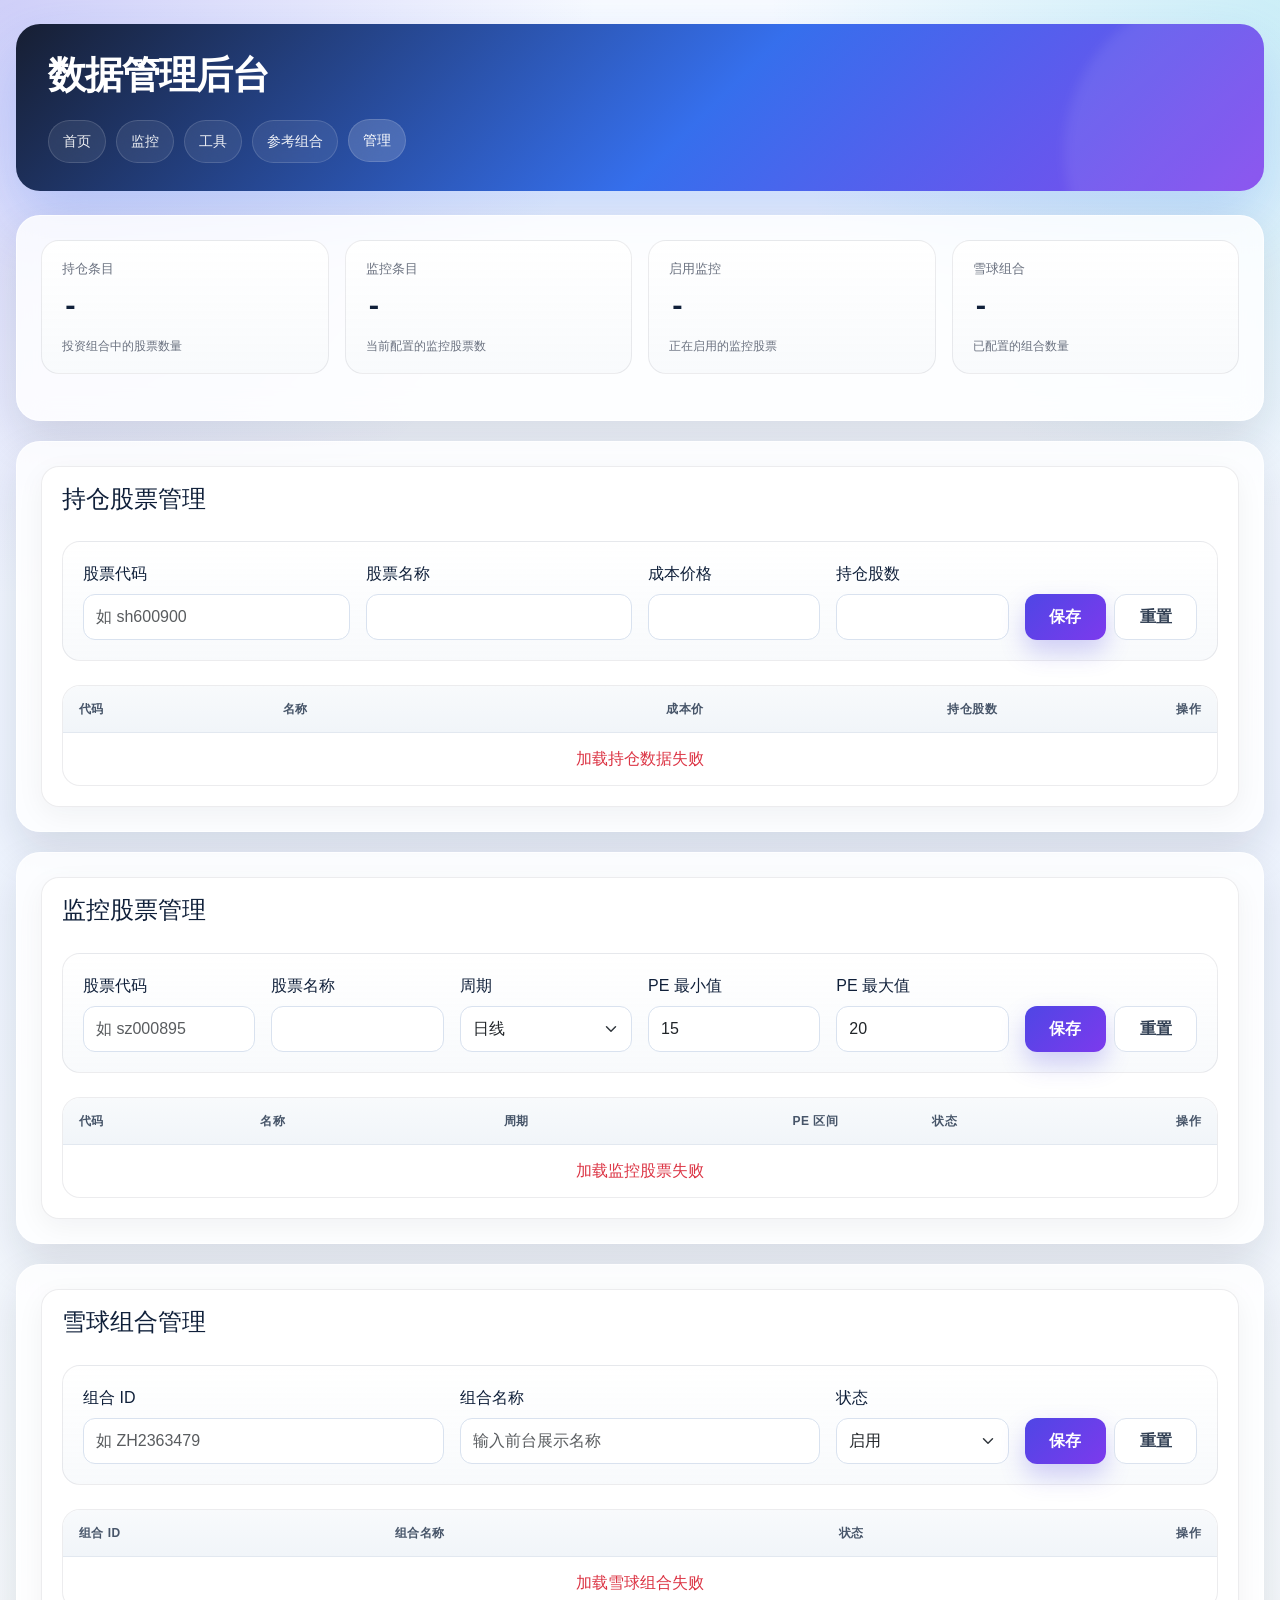
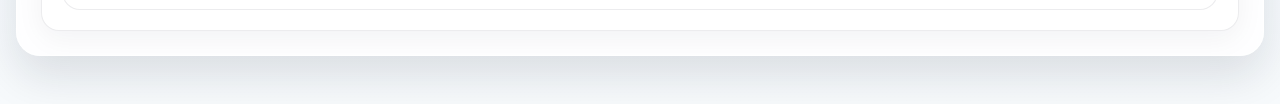
==== templates/admin.html @ 9feeacd7 "feat: 重构页面内容" ====
﻿<!DOCTYPE html>
<html lang="zh-CN">
<head>
    <meta charset="UTF-8">
    <meta name="viewport" content="width=device-width, initial-scale=1.0">
    <title>数据管理 · Tidewatch</title>
    <link href="https://cdn.bootcdn.net/ajax/libs/twitter-bootstrap/5.3.1/css/bootstrap.min.css" rel="stylesheet">
    <link href="/static/styles.css" rel="stylesheet">
</head>
<body>
<div class="app-shell">
    <section class="hero">
        <div class="hero-head">
            <div class="hero-title"><h1>数据管理后台</h1></div>
        </div>
        <div class="nav-pills-bar">
            <a class="nav-chip" href="/">首页</a>
            <a class="nav-chip" href="/monitor">监控</a>
            <a class="nav-chip" href="/tools">工具</a>
            <a class="nav-chip" href="/xueqiu">参考组合</a>
            <a class="nav-chip is-active" href="/admin">管理</a>
        </div>
    </section>

    <section class="surface section">
        <div class="metrics-grid">
            <div class="metric-card"><div class="metric-label">持仓条目</div><div class="metric-value mono" id="metric-stocks">-</div><div class="metric-sub">投资组合中的股票数量</div></div>
            <div class="metric-card"><div class="metric-label">监控条目</div><div class="metric-value mono" id="metric-monitors">-</div><div class="metric-sub">当前配置的监控股票数</div></div>
            <div class="metric-card"><div class="metric-label">启用监控</div><div class="metric-value mono" id="metric-enabled-monitors">-</div><div class="metric-sub">正在启用的监控股票</div></div>
            <div class="metric-card"><div class="metric-label">雪球组合</div><div class="metric-value mono" id="metric-cubes">-</div><div class="metric-sub">已配置的组合数量</div></div>
        </div>
    </section>

    <section class="surface section">
        <div class="panel-card">
            <div class="panel-card-header"><div><h4 id="form-title">持仓股票管理</h4></div></div>
            <div class="panel-card-body">
                <form id="stock-form" class="form-panel">
                    <div class="row g-3 align-items-end">
                        <div class="col-lg-3"><label for="code" class="form-label">股票代码</label><input type="text" class="form-control" id="code" placeholder="如 sh600900" required></div>
                        <div class="col-lg-3"><label for="name" class="form-label">股票名称</label><input type="text" class="form-control" id="name" required></div>
                        <div class="col-lg-2"><label for="cost_price" class="form-label">成本价格</label><input type="number" class="form-control" id="cost_price" step="0.01" required></div>
                        <div class="col-lg-2"><label for="shares" class="form-label">持仓股数</label><input type="number" class="form-control" id="shares" required></div>
                        <div class="col-lg-2 d-flex gap-2"><button type="submit" class="btn btn-primary w-100">保存</button><button type="button" class="btn btn-outline-secondary w-100" onclick="resetForm()">重置</button></div>
                    </div>
                </form>
                <div class="table-wrap mt-4">
                    <table class="table-modern">
                        <thead><tr><th>代码</th><th>名称</th><th class="text-end">成本价</th><th class="text-end">持仓股数</th><th class="text-end">操作</th></tr></thead>
                        <tbody id="stocks-table-body"><tr><td colspan="5" class="empty-state">正在加载数据...</td></tr></tbody>
                    </table>
                </div>
            </div>
        </div>
    </section>

    <section class="surface section">
        <div class="panel-card">
            <div class="panel-card-header"><div><h4>监控股票管理</h4></div></div>
            <div class="panel-card-body">
                <form id="monitor-form" class="form-panel">
                    <div class="row g-3 align-items-end">
                        <div class="col-lg-2"><label for="monitor-code" class="form-label">股票代码</label><input type="text" class="form-control" id="monitor-code" placeholder="如 sz000895" required></div>
                        <div class="col-lg-2"><label for="monitor-name" class="form-label">股票名称</label><input type="text" class="form-control" id="monitor-name" required></div>
                        <div class="col-lg-2"><label for="monitor-timeframe" class="form-label">周期</label><select class="form-select" id="monitor-timeframe" required><option value="1d">日线</option><option value="2d">2日线</option><option value="3d">3日线</option></select></div>
                        <div class="col-lg-2"><label for="monitor-reasonable-pe-min" class="form-label">PE 最小值</label><input type="number" class="form-control" id="monitor-reasonable-pe-min" step="0.1" value="15" required></div>
                        <div class="col-lg-2"><label for="monitor-reasonable-pe-max" class="form-label">PE 最大值</label><input type="number" class="form-control" id="monitor-reasonable-pe-max" step="0.1" value="20" required></div>
                        <div class="col-lg-2 d-flex gap-2"><button type="submit" class="btn btn-primary w-100">保存</button><button type="button" class="btn btn-outline-secondary w-100" onclick="resetMonitorForm()">重置</button></div>
                    </div>
                </form>
                <div class="table-wrap mt-4">
                    <table class="table-modern">
                        <thead><tr><th>代码</th><th>名称</th><th class="text-center">周期</th><th class="text-end">PE 区间</th><th class="text-center">状态</th><th class="text-end">操作</th></tr></thead>
                        <tbody id="monitor-table-body"><tr><td colspan="6" class="empty-state">正在加载数据...</td></tr></tbody>
                    </table>
                </div>
            </div>
        </div>
    </section>

    <section class="surface section">
        <div class="panel-card">
            <div class="panel-card-header"><div><h4>雪球组合管理</h4></div></div>
            <div class="panel-card-body">
                <form id="xueqiu-form" class="form-panel">
                    <div class="row g-3 align-items-end">
                        <div class="col-lg-4"><label for="xueqiu-symbol" class="form-label">组合 ID</label><input type="text" class="form-control" id="xueqiu-symbol" placeholder="如 ZH2363479" required></div>
                        <div class="col-lg-4"><label for="xueqiu-name" class="form-label">组合名称</label><input type="text" class="form-control" id="xueqiu-name" placeholder="输入前台展示名称" required></div>
                        <div class="col-lg-2"><label for="xueqiu-enabled" class="form-label">状态</label><select class="form-select" id="xueqiu-enabled"><option value="true">启用</option><option value="false">禁用</option></select></div>
                        <div class="col-lg-2 d-flex gap-2"><button type="submit" class="btn btn-primary w-100">保存</button><button type="button" class="btn btn-outline-secondary w-100" onclick="resetXueqiuForm()">重置</button></div>
                    </div>
                </form>
                <div class="table-wrap mt-4">
                    <table class="table-modern">
                        <thead><tr><th>组合 ID</th><th>组合名称</th><th class="text-center">状态</th><th class="text-end">操作</th></tr></thead>
                        <tbody id="xueqiu-table-body"><tr><td colspan="4" class="empty-state">正在加载数据...</td></tr></tbody>
                    </table>
                </div>
            </div>
        </div>
    </section>
</div>

<script>
let editingStock = null;
let editingMonitorStock = null;
let editingXueqiuCube = null;

function formatMoney(num) {
    if (num === undefined || num === null) return '-';
    return num.toLocaleString('zh-CN', { minimumFractionDigits: 2, maximumFractionDigits: 2 });
}
function softBadge(text, tone) { return `<span class="badge-soft ${tone}">${text}</span>`; }
function updateMetrics({ stocks = 0, monitors = 0, enabledMonitors = 0, cubes = 0 }) {
    document.getElementById('metric-stocks').textContent = stocks;
    document.getElementById('metric-monitors').textContent = monitors;
    document.getElementById('metric-enabled-monitors').textContent = enabledMonitors;
    document.getElementById('metric-cubes').textContent = cubes;
}

async function loadStocks() {
    try {
        const response = await fetch('/api/admin/stocks');
        const result = await response.json();
        const tbody = document.getElementById('stocks-table-body');
        tbody.innerHTML = '';
        const items = result.data || [];
        if (!items.length) {
            tbody.innerHTML = '<tr><td colspan="5" class="empty-state">暂无持仓股票数据</td></tr>';
        } else {
            items.forEach(stock => {
                const tr = document.createElement('tr');
                tr.innerHTML = `
                    <td class="mono">${stock.code}</td>
                    <td><strong>${stock.name}</strong></td>
                    <td class="text-end mono">${formatMoney(stock.cost_price)}</td>
                    <td class="text-end mono">${stock.shares.toLocaleString()}</td>
                    <td class="text-end">
                        <button class="btn btn-sm btn-outline-primary me-2" onclick="editStock(${JSON.stringify(stock).replace(/"/g, '&quot;')})">编辑</button>
                        <button class="btn btn-sm btn-outline-danger" onclick="deleteStock('${stock.code}')">删除</button>
                    </td>`;
                tbody.appendChild(tr);
            });
        }
        const current = Number(document.getElementById('metric-monitors').textContent) || 0;
        const enabled = Number(document.getElementById('metric-enabled-monitors').textContent) || 0;
        const cubes = Number(document.getElementById('metric-cubes').textContent) || 0;
        updateMetrics({ stocks: items.length, monitors: current, enabledMonitors: enabled, cubes });
    } catch (error) {
        document.getElementById('stocks-table-body').innerHTML = '<tr><td colspan="5" class="empty-state text-danger">加载持仓数据失败</td></tr>';
        showToast('加载持仓数据失败', 'error');
    }
}

async function saveStock(event) {
    event.preventDefault();
    const code = document.getElementById('code').value.trim();
    const name = document.getElementById('name').value.trim();
    const costPrice = document.getElementById('cost_price').value;
    const shares = document.getElementById('shares').value;
    if (!code || !name || !costPrice || !shares) return showToast('请填写所有字段', 'info');
    const stockData = { code, name, cost_price: parseFloat(costPrice), shares: parseInt(shares) };
    const url = editingStock ? `/api/admin/stocks/${editingStock.code}` : '/api/admin/stocks';
    const method = editingStock ? 'PUT' : 'POST';
    try {
        const response = await fetch(url, { method, headers: { 'Content-Type': 'application/json' }, body: JSON.stringify(stockData) });
        const result = await response.json();
        if (result.status === 'success') { showToast(result.message, 'success'); resetForm(); loadStocks(); } else showToast(result.message || '操作失败', 'error');
    } catch (error) { showToast('保存失败，请检查网络连接', 'error'); }
}
function editStock(stock) {
    editingStock = stock;
    document.getElementById('form-title').textContent = '编辑持仓股票';
    document.getElementById('code').value = stock.code;
    document.getElementById('name').value = stock.name;
    document.getElementById('cost_price').value = stock.cost_price;
    document.getElementById('shares').value = stock.shares;
    document.getElementById('code').disabled = true;
}
async function deleteStock(code) {
    if (!confirm(`确定删除股票 ${code} 吗？`)) return;
    try {
        const response = await fetch(`/api/admin/stocks/${code}`, { method: 'DELETE' });
        const result = await response.json();
        if (result.status === 'success') { showToast(result.message, 'success'); loadStocks(); } else showToast(result.message || '删除失败', 'error');
    } catch (error) { showToast('删除失败，请检查网络连接', 'error'); }
}
function resetForm() {
    document.getElementById('stock-form').reset();
    document.getElementById('form-title').textContent = '持仓股票管理';
    document.getElementById('code').disabled = false;
    editingStock = null;
}

async function loadMonitorStocks() {
    try {
        const response = await fetch('/api/admin/monitor-stocks');
        const result = await response.json();
        const tbody = document.getElementById('monitor-table-body');
        tbody.innerHTML = '';
        const items = result.data || [];
        const timeframeMap = { '1d': '日线', '2d': '2日线', '3d': '3日线' };
        if (!items.length) {
            tbody.innerHTML = '<tr><td colspan="6" class="empty-state">暂无监控股票数据</td></tr>';
        } else {
            items.forEach(stock => {
                const tr = document.createElement('tr');
                const statusBadge = stock.enabled ? softBadge('启用', 'badge-success-soft') : softBadge('禁用', 'badge-gray-soft');
                tr.innerHTML = `
                    <td class="mono">${stock.code}</td>
                    <td><strong>${stock.name}</strong></td>
                    <td class="text-center">${softBadge(timeframeMap[stock.timeframe] || stock.timeframe, 'badge-primary-soft')}</td>
                    <td class="text-end mono">${stock.reasonable_pe_min || 15} - ${stock.reasonable_pe_max || 20}</td>
                    <td class="text-center">${statusBadge}</td>
                    <td class="text-end">
                        <button class="btn btn-sm btn-outline-primary me-2" onclick="editMonitorStock(${JSON.stringify(stock).replace(/"/g, '&quot;')})">编辑</button>
                        <button class="btn btn-sm btn-outline-${stock.enabled ? 'warning' : 'success'} me-2" onclick="toggleMonitorStock('${stock.code}', ${!stock.enabled})">${stock.enabled ? '禁用' : '启用'}</button>
                        <button class="btn btn-sm btn-outline-danger" onclick="deleteMonitorStock('${stock.code}')">删除</button>
                    </td>`;
                tbody.appendChild(tr);
            });
        }
        const stocks = Number(document.getElementById('metric-stocks').textContent) || 0;
        const cubes = Number(document.getElementById('metric-cubes').textContent) || 0;
        updateMetrics({ stocks, monitors: items.length, enabledMonitors: items.filter(item => item.enabled).length, cubes });
    } catch (error) {
        document.getElementById('monitor-table-body').innerHTML = '<tr><td colspan="6" class="empty-state text-danger">加载监控股票失败</td></tr>';
        showToast('加载监控股票失败', 'error');
    }
}
async function saveMonitorStock(event) {
    event.preventDefault();
    const code = document.getElementById('monitor-code').value.trim();
    const name = document.getElementById('monitor-name').value.trim();
    const timeframe = document.getElementById('monitor-timeframe').value;
    const reasonablePeMin = document.getElementById('monitor-reasonable-pe-min').value;
    const reasonablePeMax = document.getElementById('monitor-reasonable-pe-max').value;
    if (!code || !name || !timeframe || !reasonablePeMin || !reasonablePeMax) return showToast('请填写所有字段', 'info');
    if (parseFloat(reasonablePeMin) >= parseFloat(reasonablePeMax)) return showToast('PE 最小值必须小于最大值', 'info');
    const stockData = { code, name, timeframe, reasonable_pe_min: parseFloat(reasonablePeMin), reasonable_pe_max: parseFloat(reasonablePeMax) };
    const url = editingMonitorStock ? `/api/admin/monitor-stocks/${editingMonitorStock.code}` : '/api/admin/monitor-stocks';
    const method = editingMonitorStock ? 'PUT' : 'POST';
    try {
        const response = await fetch(url, { method, headers: { 'Content-Type': 'application/json' }, body: JSON.stringify(stockData) });
        const result = await response.json();
        if (result.status === 'success') { showToast(result.message, 'success'); resetMonitorForm(); loadMonitorStocks(); } else showToast(result.message || '操作失败', 'error');
    } catch (error) { showToast('保存失败，请检查网络连接', 'error'); }
}
function editMonitorStock(stock) {
    editingMonitorStock = stock;
    document.getElementById('monitor-code').value = stock.code;
    document.getElementById('monitor-name').value = stock.name;
    document.getElementById('monitor-timeframe').value = stock.timeframe;
    document.getElementById('monitor-reasonable-pe-min').value = stock.reasonable_pe_min || 15;
    document.getElementById('monitor-reasonable-pe-max').value = stock.reasonable_pe_max || 20;
    document.getElementById('monitor-code').disabled = true;
}
async function deleteMonitorStock(code) {
    if (!confirm(`确定删除监控股票 ${code} 吗？`)) return;
    try {
        const response = await fetch(`/api/admin/monitor-stocks/${code}`, { method: 'DELETE' });
        const result = await response.json();
        if (result.status === 'success') { showToast(result.message, 'success'); loadMonitorStocks(); } else showToast(result.message || '删除失败', 'error');
    } catch (error) { showToast('删除失败，请检查网络连接', 'error'); }
}
async function toggleMonitorStock(code, enabled) {
    try {
        const response = await fetch(`/api/admin/monitor-stocks/${code}/toggle`, { method: 'POST', headers: { 'Content-Type': 'application/json' }, body: JSON.stringify({ enabled }) });
        const result = await response.json();
        if (result.status === 'success') { showToast(result.message, 'success'); loadMonitorStocks(); } else showToast(result.message || '操作失败', 'error');
    } catch (error) { showToast('操作失败，请检查网络连接', 'error'); }
}
function resetMonitorForm() {
    document.getElementById('monitor-form').reset();
    document.getElementById('monitor-code').disabled = false;
    editingMonitorStock = null;
}

async function loadXueqiuCubes() {
    try {
        const response = await fetch('/api/admin/xueqiu-cubes');
        const result = await response.json();
        const tbody = document.getElementById('xueqiu-table-body');
        tbody.innerHTML = '';
        const items = result.data || [];
        if (!items.length) {
            tbody.innerHTML = '<tr><td colspan="4" class="empty-state">暂无雪球组合数据</td></tr>';
        } else {
            items.forEach(cube => {
                const tr = document.createElement('tr');
                const statusBadge = cube.enabled ? softBadge('启用', 'badge-success-soft') : softBadge('禁用', 'badge-gray-soft');
                tr.innerHTML = `
                    <td class="mono">${cube.cube_symbol}</td>
                    <td><strong>${cube.cube_name}</strong></td>
                    <td class="text-center">${statusBadge}</td>
                    <td class="text-end">
                        <button class="btn btn-sm btn-outline-primary me-2" onclick="editXueqiuCube(${JSON.stringify(cube).replace(/"/g, '&quot;')})">编辑</button>
                        <button class="btn btn-sm btn-outline-${cube.enabled ? 'warning' : 'success'} me-2" onclick="toggleXueqiuCube('${cube.cube_symbol}', ${!cube.enabled})">${cube.enabled ? '禁用' : '启用'}</button>
                        <button class="btn btn-sm btn-outline-danger" onclick="deleteXueqiuCube('${cube.cube_symbol}')">删除</button>
                    </td>`;
                tbody.appendChild(tr);
            });
        }
        const stocks = Number(document.getElementById('metric-stocks').textContent) || 0;
        const monitors = Number(document.getElementById('metric-monitors').textContent) || 0;
        const enabledMonitors = Number(document.getElementById('metric-enabled-monitors').textContent) || 0;
        updateMetrics({ stocks, monitors, enabledMonitors, cubes: items.length });
    } catch (error) {
        document.getElementById('xueqiu-table-body').innerHTML = '<tr><td colspan="4" class="empty-state text-danger">加载雪球组合失败</td></tr>';
        showToast('加载雪球组合失败', 'error');
    }
}
async function saveXueqiuCube(event) {
    event.preventDefault();
    const cubeSymbol = document.getElementById('xueqiu-symbol').value.trim();
    const cubeName = document.getElementById('xueqiu-name').value.trim();
    const enabled = document.getElementById('xueqiu-enabled').value === 'true';
    if (!cubeSymbol || !cubeName) return showToast('请填写所有字段', 'info');
    const cubeData = { cube_symbol: cubeSymbol, cube_name: cubeName, enabled };
    const url = editingXueqiuCube ? `/api/admin/xueqiu-cubes/${editingXueqiuCube.cube_symbol}` : '/api/admin/xueqiu-cubes';
    const method = editingXueqiuCube ? 'PUT' : 'POST';
    try {
        const response = await fetch(url, { method, headers: { 'Content-Type': 'application/json' }, body: JSON.stringify(cubeData) });
        const result = await response.json();
        if (result.status === 'success') { showToast(result.message, 'success'); resetXueqiuForm(); loadXueqiuCubes(); } else showToast(result.message || '操作失败', 'error');
    } catch (error) { showToast('保存失败，请检查网络连接', 'error'); }
}
function editXueqiuCube(cube) {
    editingXueqiuCube = cube;
    document.getElementById('xueqiu-symbol').value = cube.cube_symbol;
    document.getElementById('xueqiu-name').value = cube.cube_name;
    document.getElementById('xueqiu-enabled').value = cube.enabled.toString();
    document.getElementById('xueqiu-symbol').disabled = true;
}
async function deleteXueqiuCube(cubeSymbol) {
    if (!confirm(`确定删除雪球组合 ${cubeSymbol} 吗？`)) return;
    try {
        const response = await fetch(`/api/admin/xueqiu-cubes/${cubeSymbol}`, { method: 'DELETE' });
        const result = await response.json();
        if (result.status === 'success') { showToast(result.message, 'success'); loadXueqiuCubes(); } else showToast(result.message || '删除失败', 'error');
    } catch (error) { showToast('删除失败，请检查网络连接', 'error'); }
}
async function toggleXueqiuCube(cubeSymbol, enabled) {
    try {
        const response = await fetch(`/api/admin/xueqiu-cubes/${cubeSymbol}/toggle`, { method: 'POST', headers: { 'Content-Type': 'application/json' }, body: JSON.stringify({ enabled }) });
        const result = await response.json();
        if (result.status === 'success') { showToast(result.message, 'success'); loadXueqiuCubes(); } else showToast(result.message || '操作失败', 'error');
    } catch (error) { showToast('操作失败，请检查网络连接', 'error'); }
}
function resetXueqiuForm() {
    document.getElementById('xueqiu-form').reset();
    document.getElementById('xueqiu-symbol').disabled = false;
    editingXueqiuCube = null;
}

document.addEventListener('DOMContentLoaded', function() {
    loadStocks();
    loadMonitorStocks();
    loadXueqiuCubes();
    document.getElementById('stock-form').addEventListener('submit', saveStock);
    document.getElementById('monitor-form').addEventListener('submit', saveMonitorStock);
    document.getElementById('xueqiu-form').addEventListener('submit', saveXueqiuCube);
});
</script>
<script src="/static/ui.js"></script>
</body>
</html>
---- static/styles.css ----
﻿:root {
  --bg: #0b1020;
  --bg-soft: #131a2e;
  --panel: rgba(255,255,255,.82);
  --panel-strong: #ffffff;
  --line: rgba(15,23,42,.08);
  --text: #10203a;
  --muted: #6b7280;
  --primary: #4f46e5;
  --primary-2: #7c3aed;
  --accent: #06b6d4;
  --success: #16a34a;
  --danger: #dc2626;
  --warning: #d97706;
  --shadow: 0 20px 45px rgba(15,23,42,.12);
  --radius-xl: 24px;
  --radius-lg: 18px;
  --radius-md: 14px;
}

* { box-sizing: border-box; }
body {
  min-height: 100vh;
  margin: 0;
  color: var(--text);
  background:
    radial-gradient(circle at top left, rgba(79,70,229,.24), transparent 28%),
    radial-gradient(circle at top right, rgba(6,182,212,.18), transparent 24%),
    linear-gradient(180deg, #f8fbff 0%, #eef4ff 48%, #f7fafc 100%);
  font-family: Inter, "PingFang SC", "Microsoft YaHei", sans-serif;
}

.app-shell {
  width: min(1440px, calc(100% - 32px));
  margin: 24px auto 48px;
}

.hero {
  position: relative;
  overflow: hidden;
  padding: 28px 32px;
  margin-bottom: 24px;
  border-radius: var(--radius-xl);
  background: linear-gradient(135deg, rgba(15,23,42,.96), rgba(37,99,235,.92) 55%, rgba(124,58,237,.92));
  color: #fff;
  box-shadow: 0 28px 60px rgba(37,99,235,.22);
}
.hero::after {
  content: "";
  position: absolute;
  inset: auto -120px -120px auto;
  width: 320px;
  height: 320px;
  border-radius: 999px;
  background: rgba(255,255,255,.08);
  filter: blur(6px);
}
.hero-head {
  display: flex;
  align-items: flex-start;
  justify-content: space-between;
  gap: 20px;
  flex-wrap: wrap;
}
.hero-title h1, .hero-title h2 {
  margin: 0;
  font-size: clamp(28px, 3vw, 40px);
  font-weight: 800;
  letter-spacing: -.03em;
}
.hero-title p {
  margin: 10px 0 0;
  max-width: 760px;
  color: rgba(255,255,255,.78);
  font-size: 14px;
}
.hero-actions {
  display: flex;
  align-items: center;
  gap: 12px;
  flex-wrap: wrap;
}
.last-update {
  font-size: 13px;
  color: rgba(255,255,255,.75);
}
.nav-pills-bar {
  display: flex;
  flex-wrap: wrap;
  gap: 10px;
  margin-top: 22px;
}
.nav-chip {
  display: inline-flex;
  align-items: center;
  gap: 8px;
  padding: 10px 14px;
  border-radius: 999px;
  color: rgba(255,255,255,.92);
  text-decoration: none;
  border: 1px solid rgba(255,255,255,.14);
  background: rgba(255,255,255,.08);
  backdrop-filter: blur(12px);
  transition: all .2s ease;
  font-size: 14px;
}
.nav-chip:hover, .nav-chip.is-active {
  color: #fff;
  background: rgba(255,255,255,.16);
  transform: translateY(-1px);
}

.surface {
  background: var(--panel);
  border: 1px solid rgba(255,255,255,.65);
  backdrop-filter: blur(14px);
  border-radius: var(--radius-xl);
  box-shadow: var(--shadow);
  position: relative;
  overflow: hidden;
}
.section {
  padding: 24px;
  margin-bottom: 20px;
}
.section-title {
  display: flex;
  align-items: center;
  justify-content: space-between;
  gap: 16px;
  margin-bottom: 18px;
}
.section-title h3, .section-title h4 {
  margin: 0;
  font-size: 22px;
  font-weight: 800;
}
.section-title p {
  margin: 6px 0 0;
  color: var(--muted);
  font-size: 14px;
}

.metrics-grid {
  display: grid;
  grid-template-columns: repeat(auto-fit, minmax(180px, 1fr));
  gap: 16px;
  margin-bottom: 22px;
}
.metric-card {
  padding: 18px 20px;
  border-radius: var(--radius-lg);
  background: linear-gradient(180deg, rgba(255,255,255,.88), rgba(248,250,252,.94));
  border: 1px solid var(--line);
}
.metric-label {
  color: var(--muted);
  font-size: 13px;
  margin-bottom: 8px;
}
.metric-value {
  font-size: 28px;
  font-weight: 800;
  letter-spacing: -.03em;
}
.metric-sub {
  margin-top: 8px;
  color: var(--muted);
  font-size: 12px;
}

.panel-card {
  border-radius: var(--radius-lg);
  border: 1px solid var(--line);
  background: var(--panel-strong);
  box-shadow: 0 8px 28px rgba(15,23,42,.05);
}
.panel-card + .panel-card { margin-top: 18px; }
.panel-card-header {
  display: flex;
  justify-content: space-between;
  align-items: center;
  gap: 16px;
  padding: 18px 20px 0;
}
.panel-card-body { padding: 20px; }

.table-wrap {
  overflow: auto;
  border-radius: var(--radius-lg);
  border: 1px solid var(--line);
  background: rgba(255,255,255,.9);
}
.table-modern {
  width: 100%;
  margin: 0;
  border-collapse: separate;
  border-spacing: 0;
}
.table-modern thead th {
  position: sticky;
  top: 0;
  z-index: 1;
  padding: 14px 16px;
  font-size: 12px;
  text-transform: uppercase;
  letter-spacing: .04em;
  color: #475569;
  background: linear-gradient(180deg, #f8fafc, #f1f5f9);
  border-bottom: 1px solid #e2e8f0;
}
.table-modern tbody td, .table-modern tfoot td {
  padding: 14px 16px;
  border-bottom: 1px solid #eef2f7;
  vertical-align: middle;
}
.table-modern tbody tr:hover { background: #f8fbff; }
.table-modern tbody tr:last-child td { border-bottom: none; }
.table-modern tfoot td {
  font-weight: 700;
  background: #f8fafc;
}

.btn {
  border-radius: 12px !important;
  padding: 10px 16px !important;
  font-weight: 600 !important;
  border: none;
}
.btn-primary {
  background: linear-gradient(135deg, var(--primary), var(--primary-2)) !important;
  box-shadow: 0 12px 24px rgba(79,70,229,.25);
}
.btn-outline-secondary, .btn-outline-primary, .btn-outline-danger, .btn-outline-warning, .btn-outline-success {
  border: 1px solid #dbe3ef !important;
  background: #fff !important;
  color: #334155 !important;
}
.btn-outline-light {
  border: 1px solid rgba(255,255,255,.24) !important;
  background: rgba(255,255,255,.08) !important;
  color: #fff !important;
  backdrop-filter: blur(12px);
}
.btn-warning {
  background: linear-gradient(135deg, #f59e0b, #f97316) !important;
  color: #fff !important;
}
.btn-success {
  background: linear-gradient(135deg, #16a34a, #059669) !important;
}
.btn-danger {
  background: linear-gradient(135deg, #ef4444, #dc2626) !important;
}

.status-positive { color: var(--danger); font-weight: 700; }
.status-negative { color: var(--success); font-weight: 700; }
.status-neutral { color: var(--muted); }
.mono { font-variant-numeric: tabular-nums; font-family: ui-monospace, SFMono-Regular, Consolas, monospace; }
.badge-soft {
  display: inline-flex;
  align-items: center;
  border-radius: 999px;
  padding: 6px 10px;
  font-size: 12px;
  font-weight: 700;
}
.badge-success-soft { background: rgba(22,163,74,.12); color: #15803d; }
.badge-danger-soft { background: rgba(220,38,38,.1); color: #b91c1c; }
.badge-warning-soft { background: rgba(217,119,6,.12); color: #b45309; }
.badge-primary-soft { background: rgba(79,70,229,.12); color: #4338ca; }
.badge-gray-soft { background: #eef2f7; color: #475569; }

.form-panel {
  padding: 20px;
  border-radius: var(--radius-lg);
  background: linear-gradient(180deg, rgba(255,255,255,.9), rgba(248,250,252,.98));
  border: 1px solid var(--line);
}
.form-control, .form-select {
  min-height: 46px;
  border-radius: 12px !important;
  border: 1px solid #d9e2ef !important;
  box-shadow: none !important;
}
.form-control:focus, .form-select:focus {
  border-color: rgba(79,70,229,.48) !important;
  box-shadow: 0 0 0 4px rgba(79,70,229,.12) !important;
}
.alert-soft {
  border: 1px solid rgba(59,130,246,.12);
  background: rgba(239,246,255,.92);
  color: #1e3a8a;
  border-radius: 16px;
  padding: 16px 18px;
}
.empty-state {
  padding: 36px 18px;
  color: var(--muted);
  text-align: center;
}
.dashboard-grid {
  display: grid;
  grid-template-columns: repeat(2, minmax(0, 1fr));
  gap: 20px;
  margin-bottom: 20px;
}
.dashboard-grid-primary {
  grid-template-columns: minmax(0, 1.35fr) minmax(0, .9fr);
  align-items: start;
}
.dashboard-grid-data {
  align-items: start;
}
.section-feature::before,
.section-sidebar::before,
.section-table::before {
  content: "";
  position: absolute;
  inset: 0 0 auto 0;
  height: 3px;
  background: rgba(79,70,229,.72);
}
.section-feature {
  background: linear-gradient(180deg, rgba(255,255,255,.94), rgba(248,250,252,.98));
}
.section-single {
  margin-bottom: 20px;
}
.section-single .focus-list {
  grid-template-columns: repeat(3, minmax(0, 1fr));
}
.section-sidebar {
  background: linear-gradient(180deg, rgba(255,255,255,.94), rgba(248,250,252,.98));
}
.section-table {
  background: linear-gradient(180deg, rgba(255,255,255,.94), rgba(248,250,252,.98));
}
.section-table-warning::before {
  background: rgba(217,119,6,.8);
}
.section-table-full::before {
  background: rgba(6,182,212,.78);
}
.focus-list {
  display: grid;
  grid-template-columns: repeat(2, minmax(0, 1fr));
  gap: 16px;
}
.focus-card {
  padding: 18px;
  border-radius: var(--radius-lg);
  border: 1px solid var(--line);
  background: #fff;
}
.focus-card.is-positive {
  border-color: rgba(22,163,74,.24);
  background: linear-gradient(180deg, rgba(240,253,244,.9), #fff);
}
.focus-card.is-danger {
  border-color: rgba(220,38,38,.2);
  background: linear-gradient(180deg, rgba(254,242,242,.88), #fff);
}
.focus-card-head {
  display: flex;
  justify-content: space-between;
  gap: 12px;
  align-items: flex-start;
}
.focus-card-head h4 {
  margin: 0 0 4px;
  font-size: 18px;
  font-weight: 800;
}
.focus-score {
  min-width: 54px;
  padding: 8px 10px;
  text-align: center;
  border-radius: 12px;
  background: #eef2ff;
  color: #3730a3;
  font-size: 20px;
  font-weight: 800;
}
.focus-card-meta {
  display: flex;
  flex-wrap: wrap;
  gap: 8px;
  margin-top: 14px;
}
.focus-card-price {
  margin-top: 14px;
  font-size: 15px;
  font-weight: 700;
}
.focus-card-reasons {
  margin-top: 10px;
  color: var(--muted);
  font-size: 13px;
  line-height: 1.5;
}
.mini-metrics {
  display: grid;
  grid-template-columns: repeat(3, minmax(0, 1fr));
  gap: 12px;
  margin-bottom: 16px;
}
.mini-metric {
  padding: 14px 16px;
  border-radius: 14px;
  background: #fff;
  border: 1px solid var(--line);
}
.mini-label {
  display: block;
  font-size: 12px;
  color: var(--muted);
  margin-bottom: 6px;
}
.insight-stack {
  display: flex;
  flex-direction: column;
  gap: 10px;
}
.insight-card {
  padding: 14px 16px;
  border-radius: 14px;
  background: #f8fafc;
  color: #334155;
  border: 1px solid #e2e8f0;
}
.insight-card.positive {
  background: rgba(22,163,74,.08);
  color: #166534;
}
.insight-card.danger {
  background: rgba(220,38,38,.06);
  color: #991b1b;
}
.toolbar-row {
  display: flex;
  justify-content: space-between;
  align-items: center;
  gap: 16px;
  flex-wrap: wrap;
}
.filter-chips {
  display: flex;
  flex-wrap: wrap;
  gap: 10px;
}
.chip-btn {
  border: 1px solid #dbe3ef;
  background: #fff;
  color: #334155;
  padding: 8px 14px;
  border-radius: 999px;
  font-size: 13px;
  font-weight: 700;
}
.chip-btn.is-active {
  background: linear-gradient(135deg, var(--primary), var(--primary-2));
  color: #fff;
  border-color: transparent;
}
.toolbar-summary {
  color: var(--muted);
  font-size: 14px;
}
.section-table .table-wrap {
  background: #fff;
}
.section-table-warning .table-modern thead th {
  background: #fff7ed;
  color: #9a3412;
}
.section-table-full .table-modern thead th {
  background: #ecfeff;
  color: #155e75;
}

@media (max-width: 768px) {
  .app-shell { width: min(100% - 20px, 100%); }
  .hero, .section { padding: 20px; }
  .hero-head, .section-title { align-items: stretch; }
  .hero-actions { width: 100%; justify-content: flex-start; }
  .dashboard-grid-primary {
    grid-template-columns: 1fr;
  }
  .dashboard-grid,
  .focus-list,
  .mini-metrics {
    grid-template-columns: 1fr;
  }
  .section-single .focus-list {
    grid-template-columns: 1fr;
  }
}
.toast-stack {
  position: fixed;
  top: 20px;
  right: 20px;
  z-index: 2000;
  display: flex;
  flex-direction: column;
  gap: 12px;
  pointer-events: none;
}
.toast-card {
  min-width: 260px;
  max-width: 360px;
  padding: 14px 16px;
  border-radius: 16px;
  color: #fff;
  box-shadow: 0 16px 40px rgba(15,23,42,.18);
  backdrop-filter: blur(12px);
  transform: translateY(-8px);
  opacity: 0;
  transition: all .22s ease;
}
.toast-card.is-visible {
  transform: translateY(0);
  opacity: 1;
}
.toast-card.success { background: linear-gradient(135deg, rgba(22,163,74,.96), rgba(5,150,105,.96)); }
.toast-card.error { background: linear-gradient(135deg, rgba(220,38,38,.96), rgba(239,68,68,.96)); }
.toast-card.info { background: linear-gradient(135deg, rgba(37,99,235,.96), rgba(79,70,229,.96)); }
.toast-title {
  font-size: 13px;
  font-weight: 800;
  letter-spacing: .02em;
  margin-bottom: 4px;
}
.toast-message {
  font-size: 14px;
  line-height: 1.45;
  color: rgba(255,255,255,.92);
}
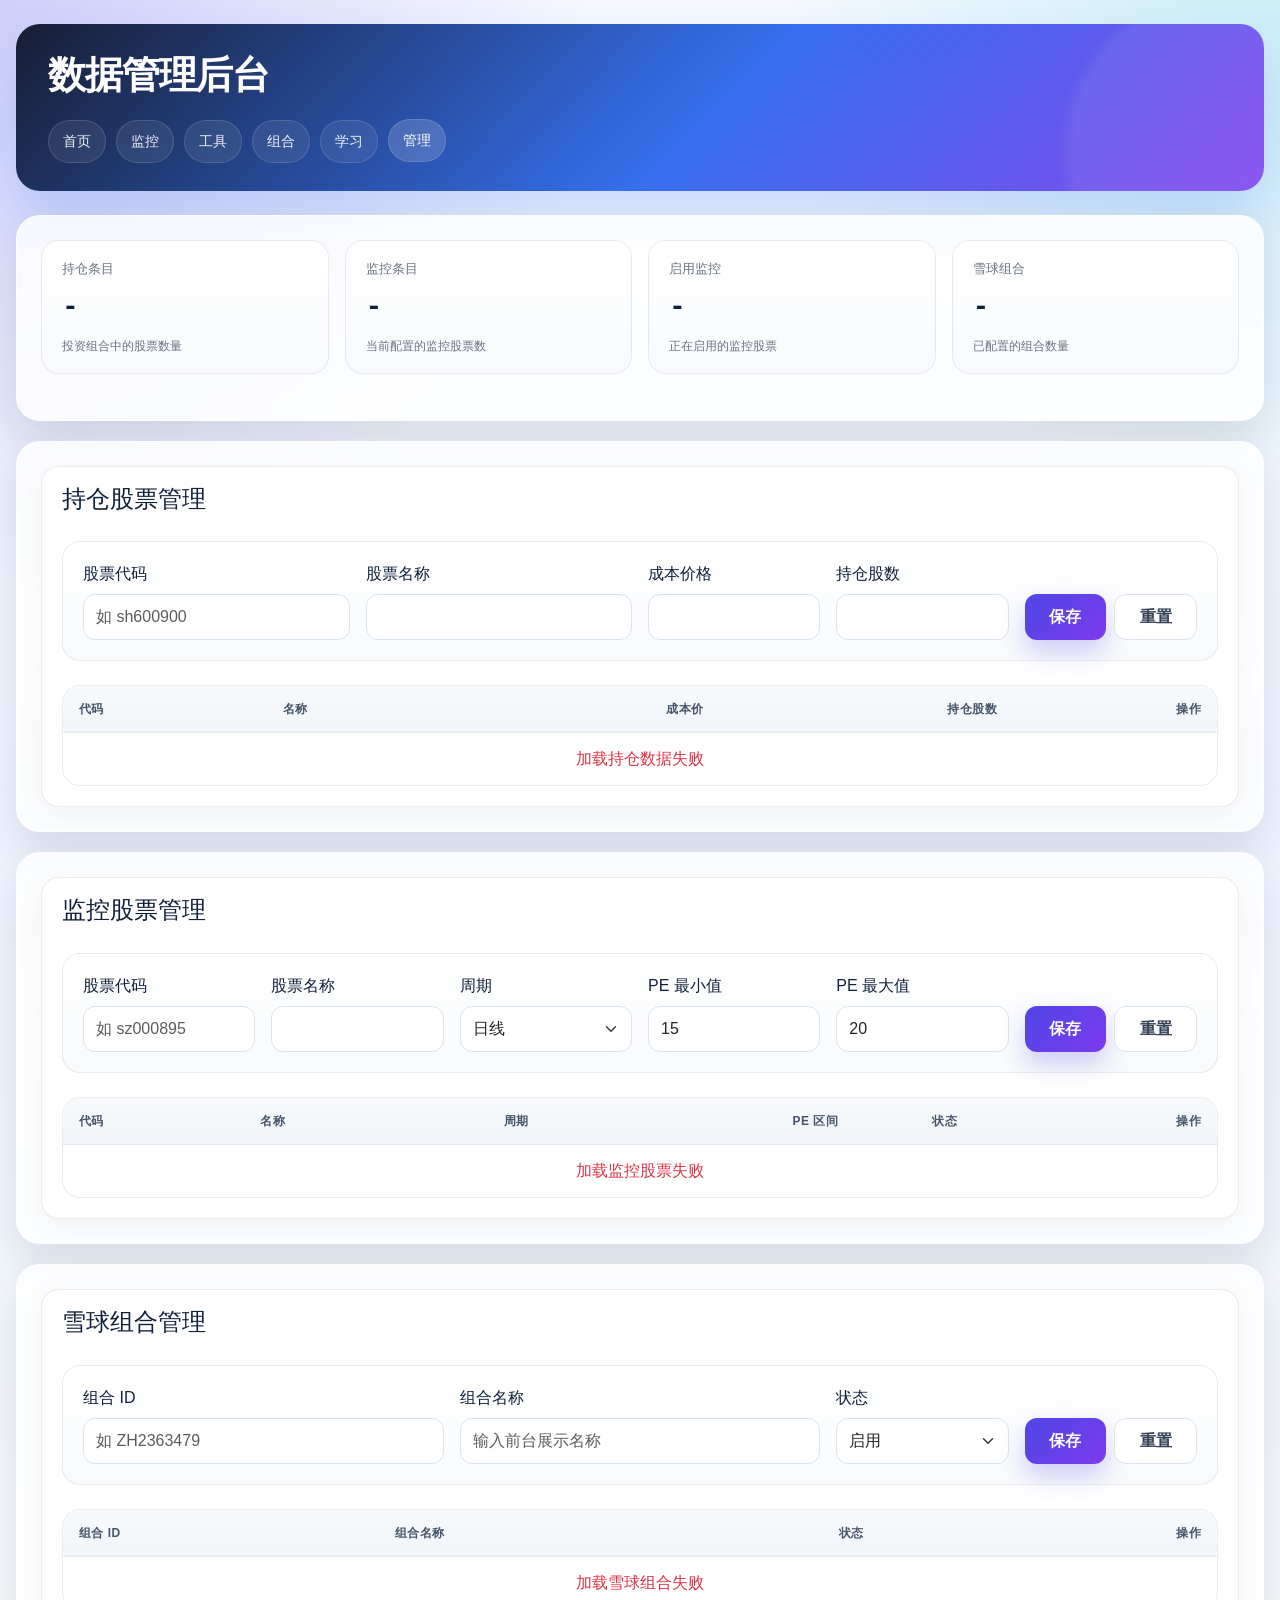
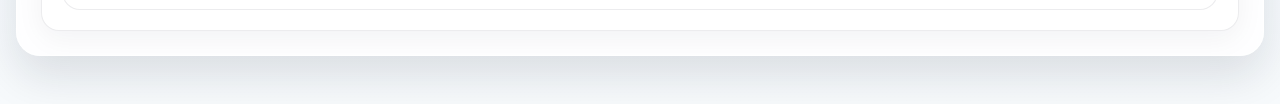
==== commit 5bb1f6c7: "feat: 将“参考组合”文本修改为“组合”，统一导航栏术语" ====
--- a/templates/admin.html
+++ b/templates/admin.html
@@ -17,7 +17,8 @@
             <a class="nav-chip" href="/">首页</a>
             <a class="nav-chip" href="/monitor">监控</a>
             <a class="nav-chip" href="/tools">工具</a>
-            <a class="nav-chip" href="/xueqiu">参考组合</a>
+            <a class="nav-chip" href="/xueqiu">组合</a>
+            <a class="nav-chip" href="/learn">学习</a>
             <a class="nav-chip is-active" href="/admin">管理</a>
         </div>
     </section>
--- a/static/styles.css
+++ b/static/styles.css
@@ -214,6 +214,12 @@
   border-bottom: 1px solid #eef2f7;
   vertical-align: middle;
 }
+.table-subtext {
+  margin-top: 4px;
+  color: var(--muted);
+  font-size: 12px;
+  line-height: 1.35;
+}
 .table-modern tbody tr:hover { background: #f8fbff; }
 .table-modern tbody tr:last-child td { border-bottom: none; }
 .table-modern tfoot td {
@@ -477,6 +483,169 @@
 .section-table-full .table-modern thead th {
   background: #ecfeff;
   color: #155e75;
+}
+.learn-groups {
+  display: flex;
+  flex-direction: column;
+  gap: 24px;
+}
+.learn-group {
+  padding: 20px;
+  border-radius: var(--radius-lg);
+  border: 1px solid rgba(148,163,184,.18);
+  background: linear-gradient(180deg, rgba(255,255,255,.82), rgba(248,250,252,.96));
+}
+.learn-group-head {
+  display: flex;
+  align-items: center;
+  justify-content: space-between;
+  gap: 16px;
+  margin-bottom: 16px;
+}
+.learn-group-head h4 {
+  margin: 0 0 4px;
+  font-size: 20px;
+  font-weight: 800;
+}
+.learn-group-meta {
+  color: var(--muted);
+  font-size: 13px;
+}
+.learn-grid {
+  display: grid;
+  grid-template-columns: repeat(auto-fill, minmax(240px, 1fr));
+  gap: 16px;
+}
+.learn-card {
+  position: relative;
+  display: block;
+  padding: 18px;
+  border-radius: 18px;
+  border: 1px solid rgba(148,163,184,.16);
+  background: linear-gradient(180deg, rgba(255,255,255,.98), rgba(248,250,252,.98));
+  color: var(--text);
+  text-decoration: none;
+  box-shadow: 0 10px 22px rgba(15,23,42,.06);
+  overflow: hidden;
+  transition: transform .18s ease, box-shadow .18s ease, border-color .18s ease;
+}
+.learn-card::before {
+  content: "";
+  position: absolute;
+  inset: 0 0 auto 0;
+  height: 5px;
+  background: linear-gradient(90deg, #6366f1, #8b5cf6);
+}
+.learn-card:hover {
+  transform: translateY(-3px);
+  box-shadow: 0 18px 34px rgba(15,23,42,.12);
+  border-color: rgba(99,102,241,.28);
+}
+.learn-card.theme-indigo::before {
+  background: linear-gradient(90deg, #4f46e5, #818cf8);
+}
+.learn-card.theme-cyan::before {
+  background: linear-gradient(90deg, #0891b2, #67e8f9);
+}
+.learn-card.theme-amber::before {
+  background: linear-gradient(90deg, #d97706, #fbbf24);
+}
+.learn-card.theme-emerald::before {
+  background: linear-gradient(90deg, #059669, #6ee7b7);
+}
+.learn-card.theme-rose::before {
+  background: linear-gradient(90deg, #e11d48, #fda4af);
+}
+.learn-card.theme-slate::before {
+  background: linear-gradient(90deg, #334155, #94a3b8);
+}
+.learn-card-order {
+  font-size: 12px;
+  color: #475569;
+  margin-bottom: 10px;
+  font-weight: 700;
+}
+.learn-card h5 {
+  margin: 0 0 10px;
+  font-size: 17px;
+  font-weight: 800;
+  line-height: 1.5;
+}
+.learn-card-meta {
+  color: var(--muted);
+  font-size: 12px;
+  word-break: break-word;
+}
+.learn-article-meta {
+  display: flex;
+  align-items: center;
+  gap: 12px;
+  flex-wrap: wrap;
+  margin-bottom: 18px;
+}
+.learn-back-link,
+.learn-source-link {
+  color: rgba(255,255,255,.92);
+}
+.learn-source {
+  color: var(--muted);
+  font-size: 13px;
+}
+.markdown-body {
+  max-width: 900px;
+  line-height: 1.75;
+  color: #1f2937;
+}
+.markdown-body h1,
+.markdown-body h2,
+.markdown-body h3,
+.markdown-body h4 {
+  margin-top: 1.6em;
+  margin-bottom: .7em;
+  font-weight: 800;
+  line-height: 1.35;
+}
+.markdown-body h1:first-child {
+  margin-top: 0;
+}
+.markdown-body p,
+.markdown-body li,
+.markdown-body blockquote {
+  font-size: 15px;
+}
+.markdown-body ul,
+.markdown-body ol {
+  padding-left: 1.4rem;
+}
+.markdown-body code {
+  padding: .14rem .35rem;
+  border-radius: 6px;
+  background: #eef2ff;
+  color: #3730a3;
+}
+.markdown-body pre {
+  padding: 16px;
+  overflow: auto;
+  border-radius: 14px;
+  background: #0f172a;
+  color: #e2e8f0;
+}
+.markdown-body pre code {
+  padding: 0;
+  background: transparent;
+  color: inherit;
+}
+.markdown-body img {
+  max-width: 100%;
+  height: auto;
+  border-radius: 14px;
+}
+.markdown-body blockquote {
+  margin: 1rem 0;
+  padding: .9rem 1rem;
+  border-left: 4px solid #93c5fd;
+  background: #eff6ff;
+  color: #1e3a8a;
 }
 
 @media (max-width: 768px) {
@@ -495,6 +664,12 @@
   .section-single .focus-list {
     grid-template-columns: 1fr;
   }
+  .learn-group {
+    padding: 16px;
+  }
+  .learn-grid {
+    grid-template-columns: 1fr;
+  }
 }
 .toast-stack {
   position: fixed;
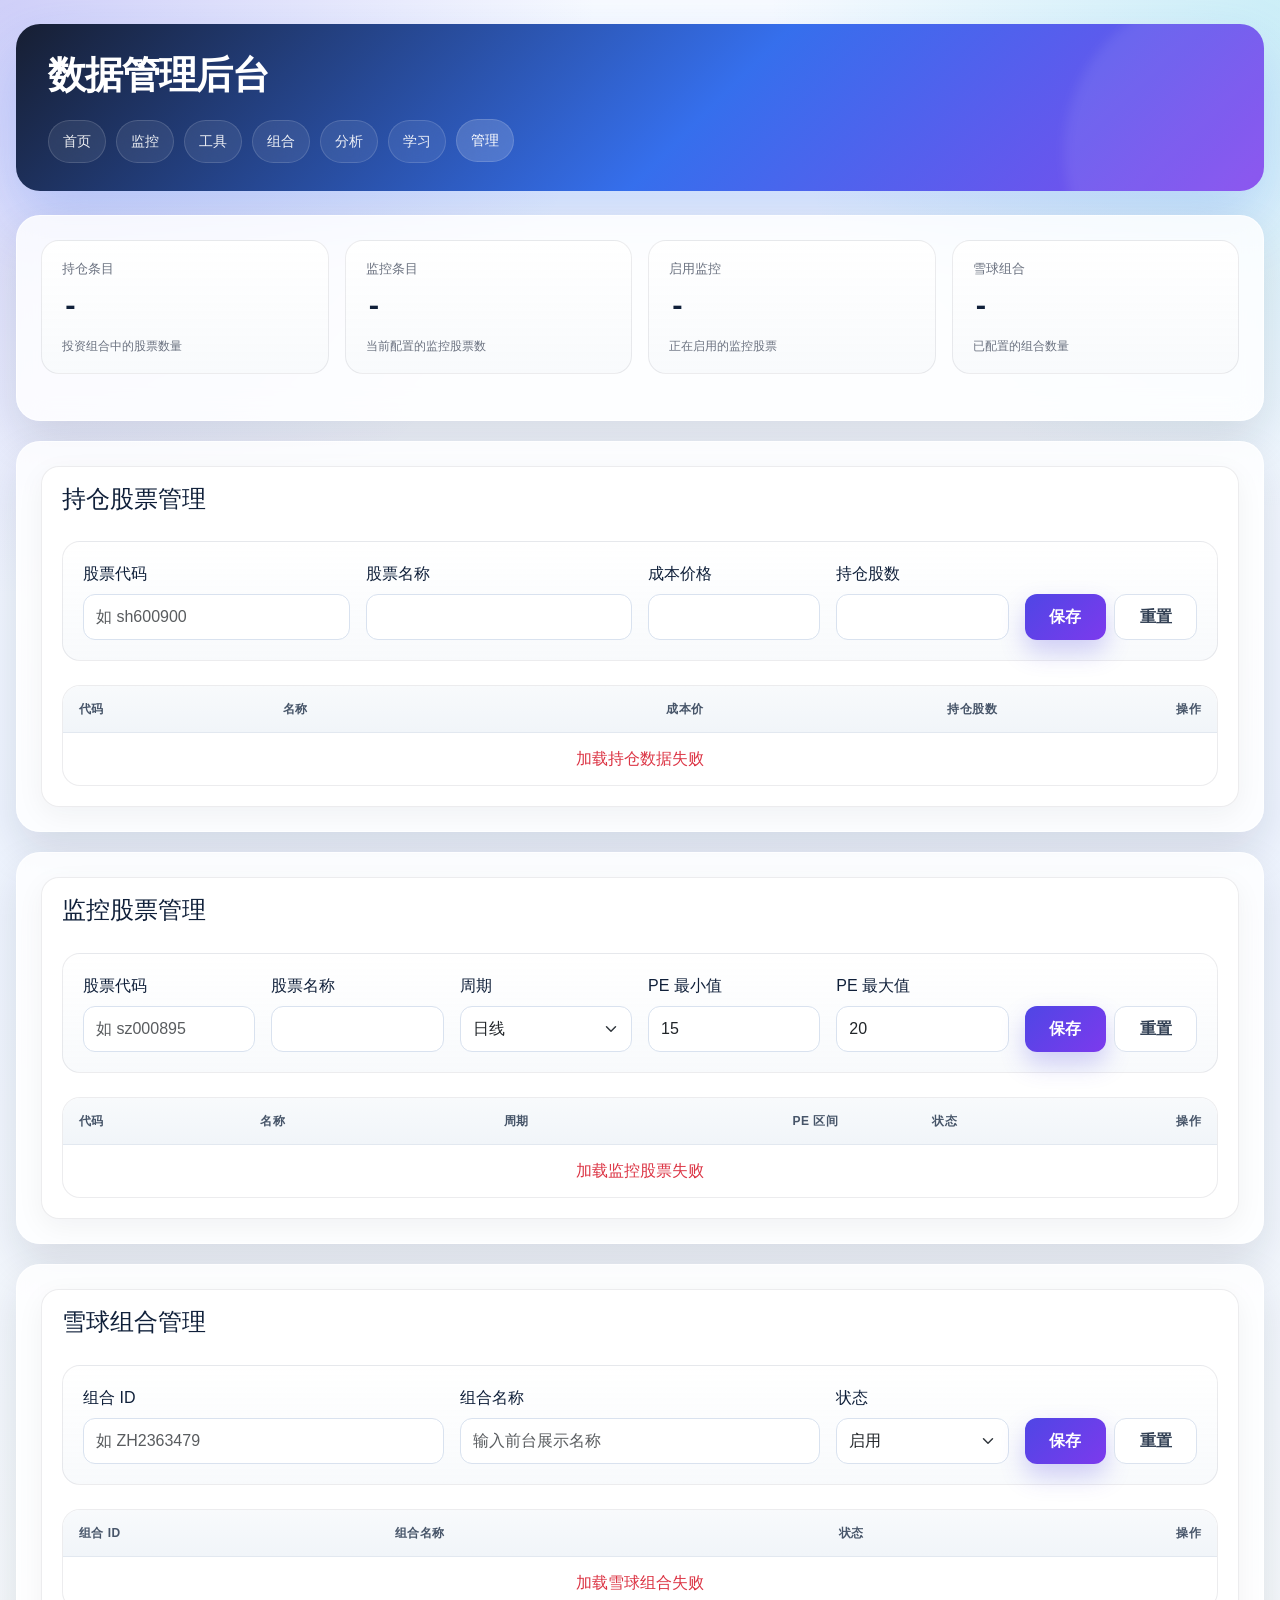
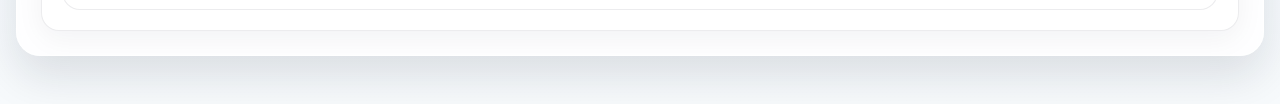
==== commit 914c9228: "feat: 添加价格行为分析功能，包括分析路由、数据库表和前端页面" ====
--- a/templates/admin.html
+++ b/templates/admin.html
@@ -18,6 +18,7 @@
             <a class="nav-chip" href="/monitor">监控</a>
             <a class="nav-chip" href="/tools">工具</a>
             <a class="nav-chip" href="/xueqiu">组合</a>
+            <a class="nav-chip" href="/analysis">分析</a>
             <a class="nav-chip" href="/learn">学习</a>
             <a class="nav-chip is-active" href="/admin">管理</a>
         </div>
--- a/static/styles.css
+++ b/static/styles.css
@@ -646,6 +646,43 @@
   border-left: 4px solid #93c5fd;
   background: #eff6ff;
   color: #1e3a8a;
+}
+.analysis-history {
+  display: flex;
+  flex-direction: column;
+  gap: 12px;
+}
+.analysis-history-item {
+  width: 100%;
+  padding: 14px 16px;
+  border: 1px solid var(--line);
+  border-radius: 14px;
+  background: linear-gradient(180deg, #fff, #f8fafc);
+  text-align: left;
+  transition: transform .18s ease, box-shadow .18s ease;
+}
+.analysis-history-item:hover {
+  transform: translateY(-1px);
+  box-shadow: 0 10px 22px rgba(15,23,42,.08);
+}
+.analysis-history-head {
+  display: flex;
+  justify-content: space-between;
+  gap: 12px;
+  align-items: center;
+}
+.analysis-history-meta {
+  display: flex;
+  gap: 10px;
+  flex-wrap: wrap;
+  margin-top: 8px;
+  color: var(--muted);
+  font-size: 12px;
+}
+.analysis-history-time {
+  margin-top: 8px;
+  color: var(--muted);
+  font-size: 12px;
 }
 
 @media (max-width: 768px) {
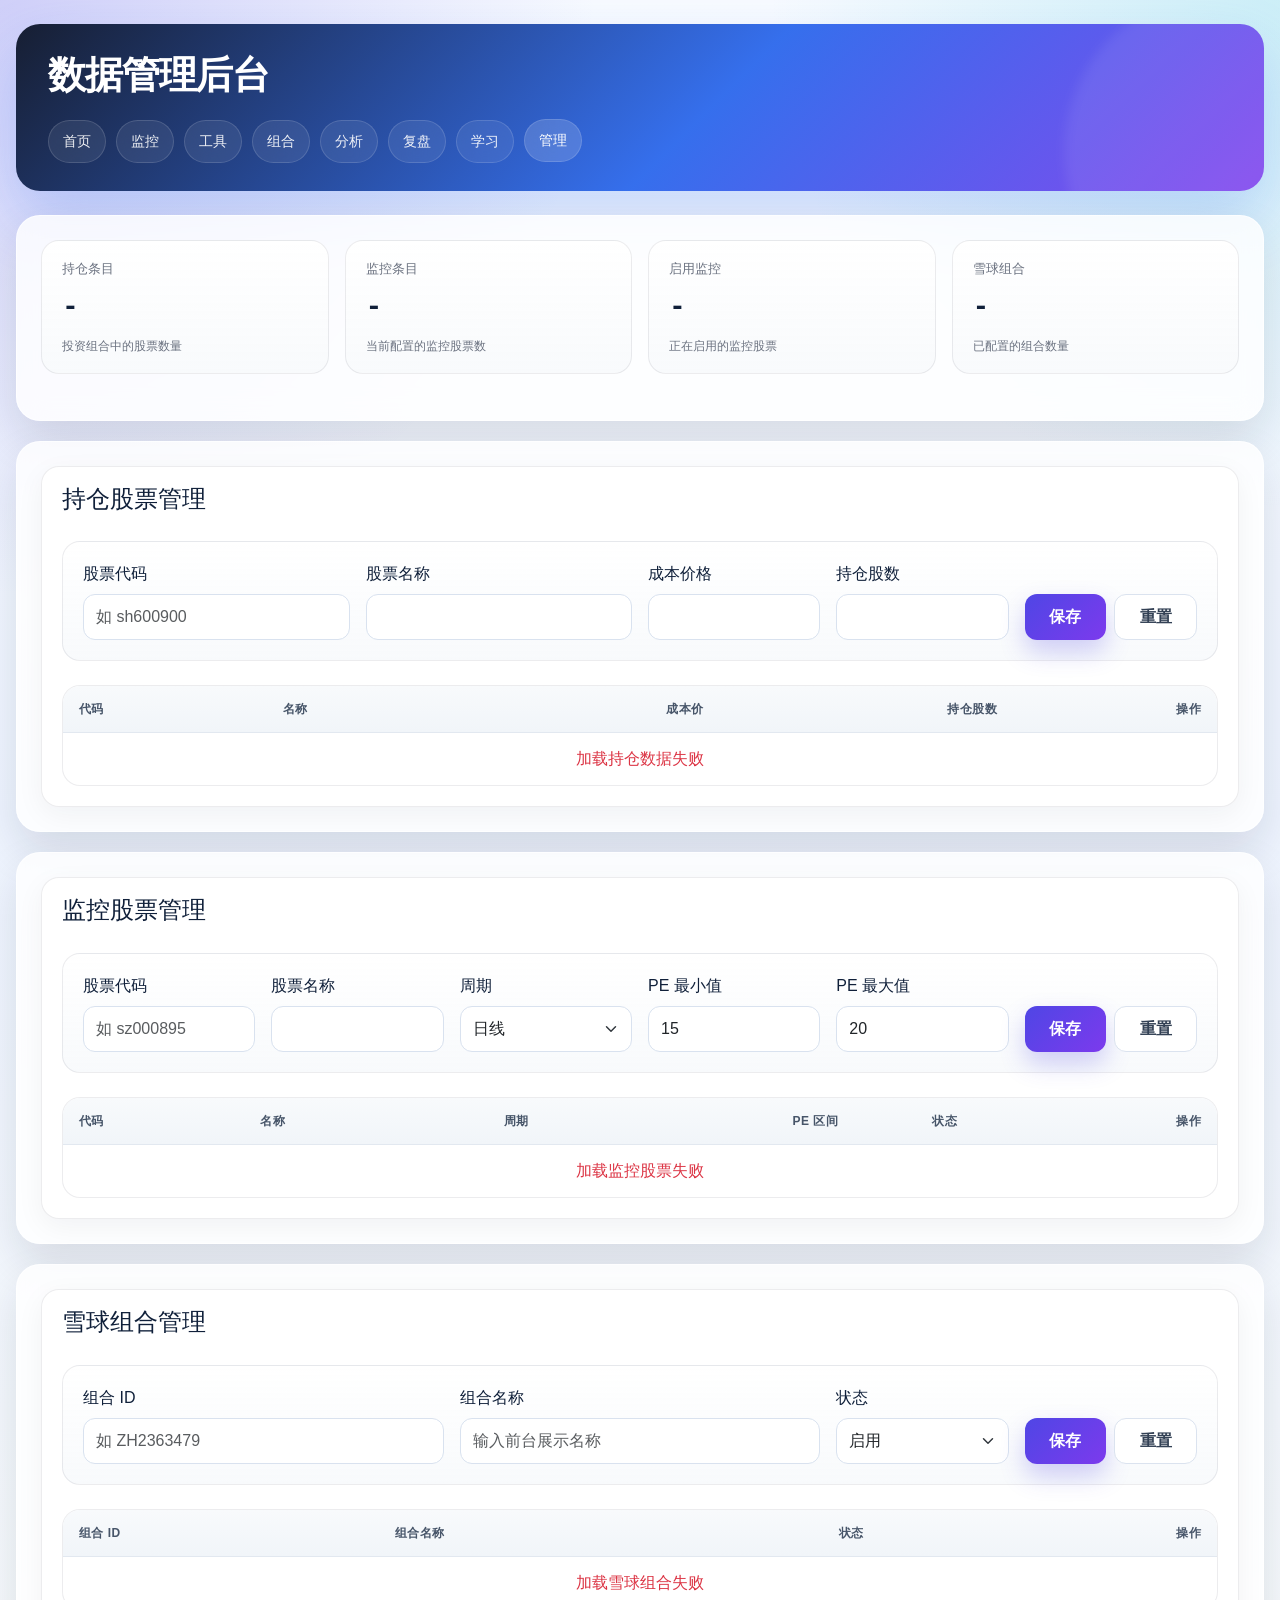
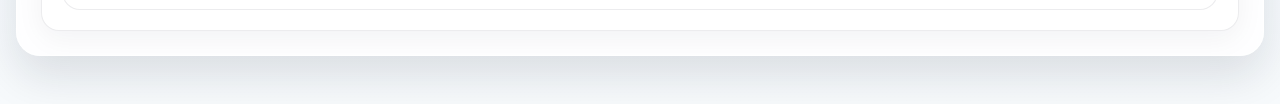
==== commit b6bc9304: "feat: add recap entry page with form and record display" ====
--- a/templates/admin.html
+++ b/templates/admin.html
@@ -19,6 +19,7 @@
             <a class="nav-chip" href="/tools">工具</a>
             <a class="nav-chip" href="/xueqiu">组合</a>
             <a class="nav-chip" href="/analysis">分析</a>
+            <a class="nav-chip" href="/recaps">复盘</a>
             <a class="nav-chip" href="/learn">学习</a>
             <a class="nav-chip is-active" href="/admin">管理</a>
         </div>
--- a/static/styles.css
+++ b/static/styles.css
@@ -652,6 +652,28 @@
   flex-direction: column;
   gap: 12px;
 }
+.analysis-top-grid {
+  align-items: start;
+}
+.analysis-form-section {
+  position: sticky;
+  top: 20px;
+}
+.analysis-history-section {
+  min-height: 0;
+}
+.analysis-history-scroll {
+  max-height: 460px;
+  overflow: auto;
+  padding-right: 4px;
+}
+.analysis-history-scroll::-webkit-scrollbar {
+  width: 8px;
+}
+.analysis-history-scroll::-webkit-scrollbar-thumb {
+  border-radius: 999px;
+  background: rgba(148,163,184,.55);
+}
 .analysis-history-item {
   width: 100%;
   padding: 14px 16px;
@@ -665,6 +687,10 @@
   transform: translateY(-1px);
   box-shadow: 0 10px 22px rgba(15,23,42,.08);
 }
+.analysis-history-item.is-active {
+  border-color: rgba(14,116,144,.35);
+  background: rgba(14,116,144,.08);
+}
 .analysis-history-head {
   display: flex;
   justify-content: space-between;
@@ -683,6 +709,89 @@
   margin-top: 8px;
   color: var(--muted);
   font-size: 12px;
+}
+.recap-layout {
+  align-items: start;
+}
+.recap-form-actions {
+  display: flex;
+  gap: 12px;
+  margin-top: 20px;
+}
+.recap-image-actions {
+  margin-top: 14px;
+}
+.recap-detail {
+  min-height: 220px;
+}
+.recap-detail-grid {
+  display: grid;
+  grid-template-columns: minmax(0,1.6fr) minmax(280px,.9fr);
+  gap: 24px;
+}
+.recap-detail-tags {
+  display: flex;
+  flex-wrap: wrap;
+  gap: 10px;
+  margin-bottom: 18px;
+}
+.recap-detail-fields {
+  display: grid;
+  grid-template-columns: repeat(2,minmax(0,1fr));
+  gap: 14px;
+  margin-bottom: 20px;
+}
+.recap-detail-fields div {
+  background: rgba(148,163,184,.12);
+  border: 1px solid rgba(148,163,184,.2);
+  border-radius: 16px;
+  padding: 14px 16px;
+}
+.recap-detail-fields span {
+  display: block;
+  color: #64748b;
+  font-size: 12px;
+  margin-bottom: 6px;
+}
+.recap-detail-fields strong {
+  display: block;
+  color: #0f172a;
+  font-size: 15px;
+}
+.recap-rich-block {
+  margin-top: 18px;
+  padding: 18px 20px;
+  border: 1px solid rgba(148,163,184,.2);
+  border-radius: 18px;
+  background: #fff;
+}
+.recap-rich-block h4 {
+  margin: 0 0 10px;
+  font-size: 16px;
+}
+.recap-rich-block p {
+  margin: 0;
+  color: #334155;
+  line-height: 1.75;
+}
+.recap-detail-side {
+  display: flex;
+  flex-direction: column;
+  gap: 16px;
+}
+.recap-detail-image {
+  width: 100%;
+  border-radius: 18px;
+  border: 1px solid rgba(148,163,184,.2);
+  background: #f8fafc;
+  object-fit: cover;
+}
+.recap-detail-actions {
+  display: flex;
+  gap: 12px;
+}
+.recap-detail-actions .btn {
+  flex: 1;
 }
 
 @media (max-width: 768px) {
@@ -704,6 +813,21 @@
   .learn-group {
     padding: 16px;
   }
+  .analysis-form-section {
+    position: static;
+  }
+  .analysis-history-scroll {
+    max-height: none;
+    overflow: visible;
+    padding-right: 0;
+  }
+  .recap-detail-grid,
+  .recap-detail-fields {
+    grid-template-columns: 1fr;
+  }
+  .recap-detail-actions {
+    flex-direction: column;
+  }
   .learn-grid {
     grid-template-columns: 1fr;
   }
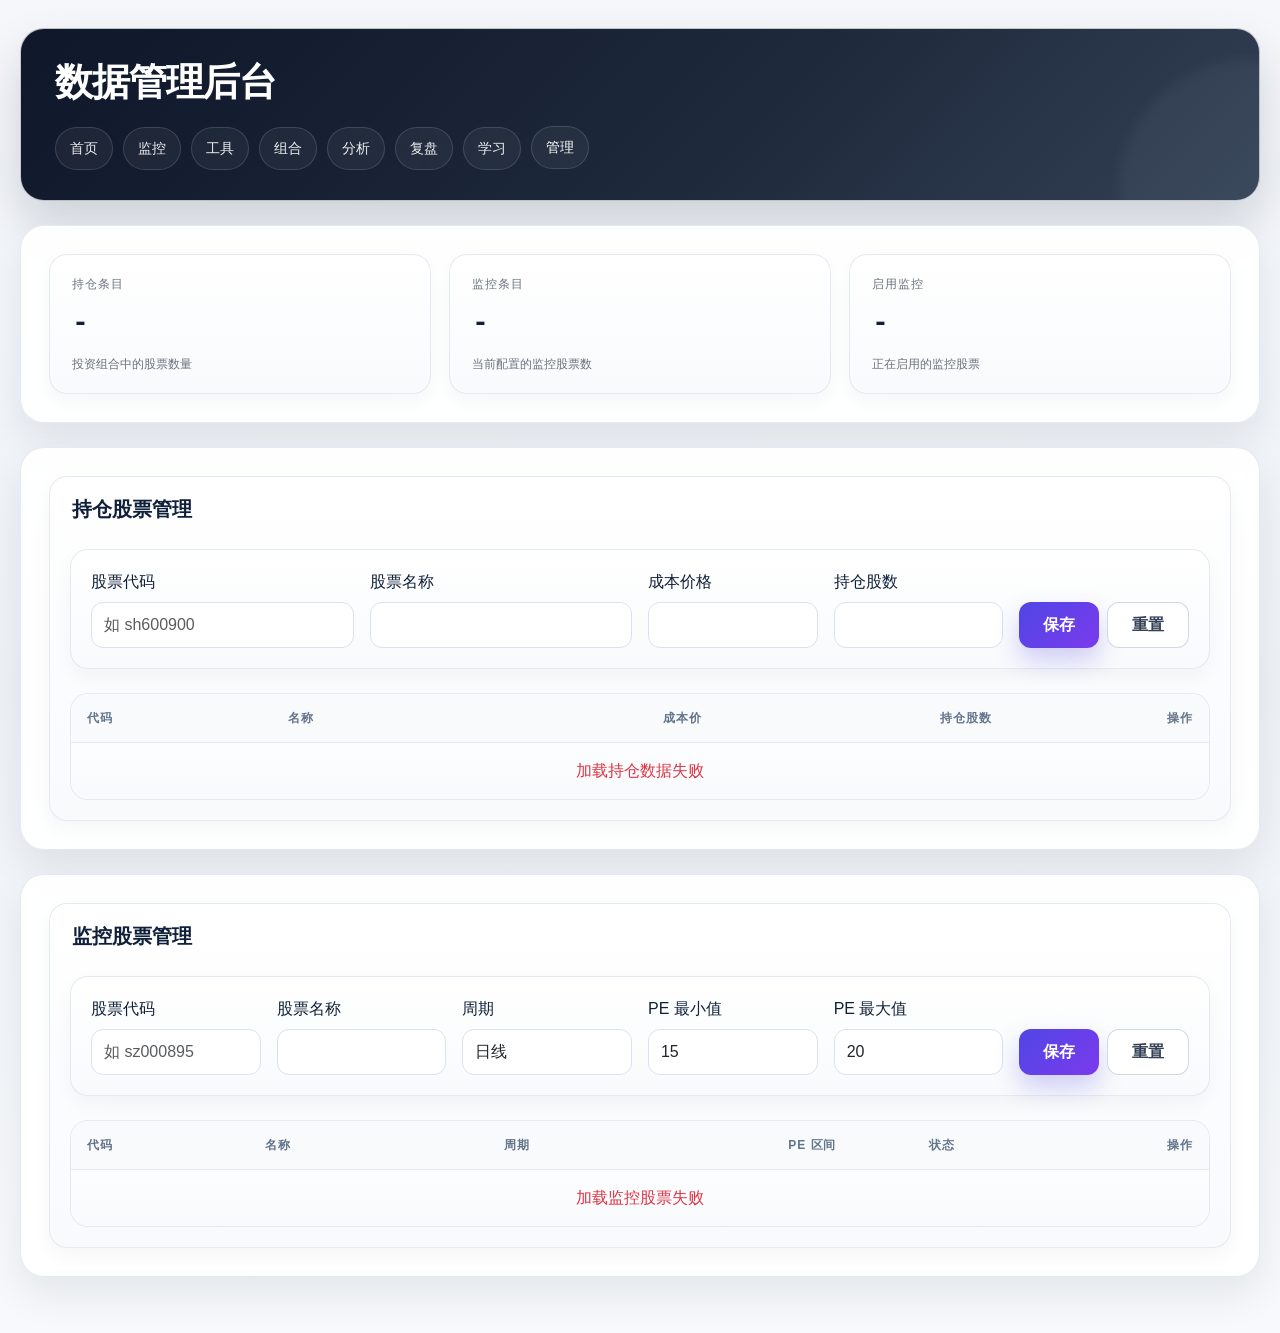
==== commit b8a223ac: "feat: 移除雪球组合相关服务和数据库表，简化项目结构" ====
--- a/templates/admin.html
+++ b/templates/admin.html
@@ -1,4 +1,4 @@
-﻿<!DOCTYPE html>
+<!DOCTYPE html>
 <html lang="zh-CN">
 <head>
     <meta charset="UTF-8">
@@ -7,7 +7,7 @@
     <link href="https://cdn.bootcdn.net/ajax/libs/twitter-bootstrap/5.3.1/css/bootstrap.min.css" rel="stylesheet">
     <link href="/static/styles.css" rel="stylesheet">
 </head>
-<body>
+<body class="tide-page">
 <div class="app-shell">
     <section class="hero">
         <div class="hero-head">
@@ -17,7 +17,7 @@
             <a class="nav-chip" href="/">首页</a>
             <a class="nav-chip" href="/monitor">监控</a>
             <a class="nav-chip" href="/tools">工具</a>
-            <a class="nav-chip" href="/xueqiu">组合</a>
+            <a class="nav-chip" href="/portfolios">组合</a>
             <a class="nav-chip" href="/analysis">分析</a>
             <a class="nav-chip" href="/recaps">复盘</a>
             <a class="nav-chip" href="/learn">学习</a>
@@ -30,7 +30,6 @@
             <div class="metric-card"><div class="metric-label">持仓条目</div><div class="metric-value mono" id="metric-stocks">-</div><div class="metric-sub">投资组合中的股票数量</div></div>
             <div class="metric-card"><div class="metric-label">监控条目</div><div class="metric-value mono" id="metric-monitors">-</div><div class="metric-sub">当前配置的监控股票数</div></div>
             <div class="metric-card"><div class="metric-label">启用监控</div><div class="metric-value mono" id="metric-enabled-monitors">-</div><div class="metric-sub">正在启用的监控股票</div></div>
-            <div class="metric-card"><div class="metric-label">雪球组合</div><div class="metric-value mono" id="metric-cubes">-</div><div class="metric-sub">已配置的组合数量</div></div>
         </div>
     </section>
 
@@ -81,44 +80,21 @@
         </div>
     </section>
 
-    <section class="surface section">
-        <div class="panel-card">
-            <div class="panel-card-header"><div><h4>雪球组合管理</h4></div></div>
-            <div class="panel-card-body">
-                <form id="xueqiu-form" class="form-panel">
-                    <div class="row g-3 align-items-end">
-                        <div class="col-lg-4"><label for="xueqiu-symbol" class="form-label">组合 ID</label><input type="text" class="form-control" id="xueqiu-symbol" placeholder="如 ZH2363479" required></div>
-                        <div class="col-lg-4"><label for="xueqiu-name" class="form-label">组合名称</label><input type="text" class="form-control" id="xueqiu-name" placeholder="输入前台展示名称" required></div>
-                        <div class="col-lg-2"><label for="xueqiu-enabled" class="form-label">状态</label><select class="form-select" id="xueqiu-enabled"><option value="true">启用</option><option value="false">禁用</option></select></div>
-                        <div class="col-lg-2 d-flex gap-2"><button type="submit" class="btn btn-primary w-100">保存</button><button type="button" class="btn btn-outline-secondary w-100" onclick="resetXueqiuForm()">重置</button></div>
-                    </div>
-                </form>
-                <div class="table-wrap mt-4">
-                    <table class="table-modern">
-                        <thead><tr><th>组合 ID</th><th>组合名称</th><th class="text-center">状态</th><th class="text-end">操作</th></tr></thead>
-                        <tbody id="xueqiu-table-body"><tr><td colspan="4" class="empty-state">正在加载数据...</td></tr></tbody>
-                    </table>
-                </div>
-            </div>
-        </div>
-    </section>
 </div>
 
 <script>
 let editingStock = null;
 let editingMonitorStock = null;
-let editingXueqiuCube = null;
 
 function formatMoney(num) {
     if (num === undefined || num === null) return '-';
     return num.toLocaleString('zh-CN', { minimumFractionDigits: 2, maximumFractionDigits: 2 });
 }
 function softBadge(text, tone) { return `<span class="badge-soft ${tone}">${text}</span>`; }
-function updateMetrics({ stocks = 0, monitors = 0, enabledMonitors = 0, cubes = 0 }) {
+function updateMetrics({ stocks = 0, monitors = 0, enabledMonitors = 0 }) {
     document.getElementById('metric-stocks').textContent = stocks;
     document.getElementById('metric-monitors').textContent = monitors;
     document.getElementById('metric-enabled-monitors').textContent = enabledMonitors;
-    document.getElementById('metric-cubes').textContent = cubes;
 }
 
 async function loadStocks() {
@@ -147,8 +123,7 @@
         }
         const current = Number(document.getElementById('metric-monitors').textContent) || 0;
         const enabled = Number(document.getElementById('metric-enabled-monitors').textContent) || 0;
-        const cubes = Number(document.getElementById('metric-cubes').textContent) || 0;
-        updateMetrics({ stocks: items.length, monitors: current, enabledMonitors: enabled, cubes });
+        updateMetrics({ stocks: items.length, monitors: current, enabledMonitors: enabled });
     } catch (error) {
         document.getElementById('stocks-table-body').innerHTML = '<tr><td colspan="5" class="empty-state text-danger">加载持仓数据失败</td></tr>';
         showToast('加载持仓数据失败', 'error');
@@ -224,8 +199,7 @@
             });
         }
         const stocks = Number(document.getElementById('metric-stocks').textContent) || 0;
-        const cubes = Number(document.getElementById('metric-cubes').textContent) || 0;
-        updateMetrics({ stocks, monitors: items.length, enabledMonitors: items.filter(item => item.enabled).length, cubes });
+        updateMetrics({ stocks, monitors: items.length, enabledMonitors: items.filter(item => item.enabled).length });
     } catch (error) {
         document.getElementById('monitor-table-body').innerHTML = '<tr><td colspan="6" class="empty-state text-danger">加载监控股票失败</td></tr>';
         showToast('加载监控股票失败', 'error');
@@ -279,90 +253,11 @@
     editingMonitorStock = null;
 }
 
-async function loadXueqiuCubes() {
-    try {
-        const response = await fetch('/api/admin/xueqiu-cubes');
-        const result = await response.json();
-        const tbody = document.getElementById('xueqiu-table-body');
-        tbody.innerHTML = '';
-        const items = result.data || [];
-        if (!items.length) {
-            tbody.innerHTML = '<tr><td colspan="4" class="empty-state">暂无雪球组合数据</td></tr>';
-        } else {
-            items.forEach(cube => {
-                const tr = document.createElement('tr');
-                const statusBadge = cube.enabled ? softBadge('启用', 'badge-success-soft') : softBadge('禁用', 'badge-gray-soft');
-                tr.innerHTML = `
-                    <td class="mono">${cube.cube_symbol}</td>
-                    <td><strong>${cube.cube_name}</strong></td>
-                    <td class="text-center">${statusBadge}</td>
-                    <td class="text-end">
-                        <button class="btn btn-sm btn-outline-primary me-2" onclick="editXueqiuCube(${JSON.stringify(cube).replace(/"/g, '&quot;')})">编辑</button>
-                        <button class="btn btn-sm btn-outline-${cube.enabled ? 'warning' : 'success'} me-2" onclick="toggleXueqiuCube('${cube.cube_symbol}', ${!cube.enabled})">${cube.enabled ? '禁用' : '启用'}</button>
-                        <button class="btn btn-sm btn-outline-danger" onclick="deleteXueqiuCube('${cube.cube_symbol}')">删除</button>
-                    </td>`;
-                tbody.appendChild(tr);
-            });
-        }
-        const stocks = Number(document.getElementById('metric-stocks').textContent) || 0;
-        const monitors = Number(document.getElementById('metric-monitors').textContent) || 0;
-        const enabledMonitors = Number(document.getElementById('metric-enabled-monitors').textContent) || 0;
-        updateMetrics({ stocks, monitors, enabledMonitors, cubes: items.length });
-    } catch (error) {
-        document.getElementById('xueqiu-table-body').innerHTML = '<tr><td colspan="4" class="empty-state text-danger">加载雪球组合失败</td></tr>';
-        showToast('加载雪球组合失败', 'error');
-    }
-}
-async function saveXueqiuCube(event) {
-    event.preventDefault();
-    const cubeSymbol = document.getElementById('xueqiu-symbol').value.trim();
-    const cubeName = document.getElementById('xueqiu-name').value.trim();
-    const enabled = document.getElementById('xueqiu-enabled').value === 'true';
-    if (!cubeSymbol || !cubeName) return showToast('请填写所有字段', 'info');
-    const cubeData = { cube_symbol: cubeSymbol, cube_name: cubeName, enabled };
-    const url = editingXueqiuCube ? `/api/admin/xueqiu-cubes/${editingXueqiuCube.cube_symbol}` : '/api/admin/xueqiu-cubes';
-    const method = editingXueqiuCube ? 'PUT' : 'POST';
-    try {
-        const response = await fetch(url, { method, headers: { 'Content-Type': 'application/json' }, body: JSON.stringify(cubeData) });
-        const result = await response.json();
-        if (result.status === 'success') { showToast(result.message, 'success'); resetXueqiuForm(); loadXueqiuCubes(); } else showToast(result.message || '操作失败', 'error');
-    } catch (error) { showToast('保存失败，请检查网络连接', 'error'); }
-}
-function editXueqiuCube(cube) {
-    editingXueqiuCube = cube;
-    document.getElementById('xueqiu-symbol').value = cube.cube_symbol;
-    document.getElementById('xueqiu-name').value = cube.cube_name;
-    document.getElementById('xueqiu-enabled').value = cube.enabled.toString();
-    document.getElementById('xueqiu-symbol').disabled = true;
-}
-async function deleteXueqiuCube(cubeSymbol) {
-    if (!confirm(`确定删除雪球组合 ${cubeSymbol} 吗？`)) return;
-    try {
-        const response = await fetch(`/api/admin/xueqiu-cubes/${cubeSymbol}`, { method: 'DELETE' });
-        const result = await response.json();
-        if (result.status === 'success') { showToast(result.message, 'success'); loadXueqiuCubes(); } else showToast(result.message || '删除失败', 'error');
-    } catch (error) { showToast('删除失败，请检查网络连接', 'error'); }
-}
-async function toggleXueqiuCube(cubeSymbol, enabled) {
-    try {
-        const response = await fetch(`/api/admin/xueqiu-cubes/${cubeSymbol}/toggle`, { method: 'POST', headers: { 'Content-Type': 'application/json' }, body: JSON.stringify({ enabled }) });
-        const result = await response.json();
-        if (result.status === 'success') { showToast(result.message, 'success'); loadXueqiuCubes(); } else showToast(result.message || '操作失败', 'error');
-    } catch (error) { showToast('操作失败，请检查网络连接', 'error'); }
-}
-function resetXueqiuForm() {
-    document.getElementById('xueqiu-form').reset();
-    document.getElementById('xueqiu-symbol').disabled = false;
-    editingXueqiuCube = null;
-}
-
 document.addEventListener('DOMContentLoaded', function() {
     loadStocks();
     loadMonitorStocks();
-    loadXueqiuCubes();
     document.getElementById('stock-form').addEventListener('submit', saveStock);
     document.getElementById('monitor-form').addEventListener('submit', saveMonitorStock);
-    document.getElementById('xueqiu-form').addEventListener('submit', saveXueqiuCube);
 });
 </script>
 <script src="/static/ui.js"></script>
--- a/static/styles.css
+++ b/static/styles.css
@@ -359,14 +359,6 @@
   border: 1px solid var(--line);
   background: #fff;
 }
-.focus-card.is-positive {
-  border-color: rgba(22,163,74,.24);
-  background: linear-gradient(180deg, rgba(240,253,244,.9), #fff);
-}
-.focus-card.is-danger {
-  border-color: rgba(220,38,38,.2);
-  background: linear-gradient(180deg, rgba(254,242,242,.88), #fff);
-}
 .focus-card-head {
   display: flex;
   justify-content: space-between;
@@ -718,6 +710,124 @@
   gap: 12px;
   margin-top: 20px;
 }
+.recap-list-toolbar {
+  display: flex;
+  align-items: center;
+  gap: 12px;
+  flex-wrap: wrap;
+}
+.recap-table td {
+  vertical-align: middle;
+}
+.analysis-table {
+  table-layout: fixed;
+  width: 100%;
+}
+.recap-list-table {
+  table-layout: fixed;
+  width: 100%;
+}
+.analysis-table th,
+.analysis-table td {
+  text-align: center !important;
+}
+.recap-list-table th,
+.recap-list-table td {
+  text-align: center !important;
+}
+.analysis-table th:nth-child(4),
+.analysis-table td:nth-child(4),
+.analysis-table th:nth-child(6),
+.analysis-table td:nth-child(6) {
+  text-align: center !important;
+}
+.analysis-table th:not(:last-child),
+.analysis-table td:not(:last-child) {
+  border-right: 1px solid rgba(226,232,240,.75);
+}
+.recap-list-table th:not(:last-child),
+.recap-list-table td:not(:last-child) {
+  border-right: 1px solid rgba(226,232,240,.75);
+}
+.recap-table th,
+.recap-table td {
+  white-space: nowrap;
+}
+.recap-table td:nth-child(2),
+.recap-table th:nth-child(2),
+.recap-table td:nth-child(5),
+.recap-table th:nth-child(5) {
+  white-space: normal;
+}
+.recap-list-table td:nth-child(2),
+.recap-list-table th:nth-child(2) {
+  white-space: normal;
+}
+.recap-link {
+  color: #0f172a;
+  text-decoration: none;
+}
+.recap-link:hover {
+  color: #0f766e;
+  text-decoration: underline;
+}
+.recap-row-actions {
+  display: inline-flex;
+  gap: 8px;
+  justify-content: center;
+  flex-wrap: wrap;
+  align-items: center;
+}
+.recap-detail-btn {
+  display: inline-flex;
+  align-items: center;
+  gap: 8px;
+  padding: 8px 12px;
+  border: 1px solid rgba(15,118,110,.18);
+  border-radius: 999px;
+  background: rgba(13,148,136,.08);
+  color: #0f766e;
+  font-size: 13px;
+  font-weight: 600;
+  line-height: 1;
+  text-decoration: none;
+  transition: transform .18s ease, box-shadow .18s ease, background .18s ease;
+}
+.recap-detail-btn span {
+  font-size: 14px;
+  line-height: 1;
+}
+.recap-detail-btn:hover {
+  transform: translateY(-1px);
+  background: rgba(13,148,136,.14);
+  box-shadow: 0 10px 24px rgba(15,118,110,.12);
+  color: #115e59;
+  text-decoration: none;
+}
+.recap-detail-btn-compact {
+  width: 100%;
+  justify-content: center;
+  min-width: 0;
+  padding: 8px 10px;
+}
+.recap-failure-cell {
+  max-width: 240px;
+  color: #475569;
+}
+.recap-current-image {
+  margin-top: 10px;
+  font-size: 13px;
+}
+.recap-current-image a {
+  color: #0f766e;
+  text-decoration: none;
+}
+.recap-current-image a:hover {
+  text-decoration: underline;
+}
+.recap-remove-image {
+  margin-top: 10px;
+}
 .recap-image-actions {
   margin-top: 14px;
 }
@@ -779,12 +889,50 @@
   flex-direction: column;
   gap: 16px;
 }
+.recap-detail-image-card {
+  margin: 0;
+  border: 1px solid rgba(148,163,184,.2);
+  border-radius: 18px;
+  overflow: hidden;
+  background: #f8fafc;
+}
+.recap-image-trigger {
+  display: flex;
+  align-items: center;
+  justify-content: center;
+  width: 100%;
+  min-height: 320px;
+  max-height: 420px;
+  padding: 0;
+  border: 0;
+  background: #f8fafc;
+  cursor: zoom-in;
+}
 .recap-detail-image {
-  width: 100%;
-  border-radius: 18px;
-  border: 1px solid rgba(148,163,184,.2);
+  width: auto;
+  max-width: 100%;
+  max-height: 420px;
+  display: block;
   background: #f8fafc;
-  object-fit: cover;
+  object-fit: contain;
+  object-position: center center;
+}
+.recap-image-caption {
+  display: flex;
+  justify-content: space-between;
+  gap: 12px;
+  align-items: center;
+  padding: 10px 14px;
+  font-size: 12px;
+  color: #64748b;
+  background: rgba(255,255,255,.92);
+}
+.recap-image-caption a {
+  color: #0f766e;
+  text-decoration: none;
+}
+.recap-image-caption a:hover {
+  text-decoration: underline;
 }
 .recap-detail-actions {
   display: flex;
@@ -792,6 +940,652 @@
 }
 .recap-detail-actions .btn {
   flex: 1;
+}
+.recap-image-modal {
+  position: fixed;
+  inset: 0;
+  z-index: 3000;
+  display: flex;
+  align-items: center;
+  justify-content: center;
+  padding: 24px;
+}
+.recap-image-backdrop {
+  position: absolute;
+  inset: 0;
+  background: rgba(15,23,42,.7);
+  backdrop-filter: blur(4px);
+}
+.recap-image-modal-body {
+  position: relative;
+  z-index: 1;
+  width: min(1180px, calc(100vw - 32px));
+  height: min(92vh, 960px);
+  padding: 20px 20px 16px;
+  border-radius: 24px;
+  background: #fff;
+  box-shadow: 0 24px 60px rgba(15,23,42,.28);
+  overflow: hidden;
+  display: flex;
+  flex-direction: column;
+}
+.recap-image-modal-title {
+  margin-bottom: 14px;
+  padding-right: 44px;
+  color: #0f172a;
+  font-size: 16px;
+  font-weight: 600;
+}
+.recap-image-modal-img {
+  width: 100%;
+  height: 100%;
+  display: block;
+  border-radius: 16px;
+  background: #f8fafc;
+  object-fit: contain;
+}
+.recap-image-close {
+  position: absolute;
+  top: 14px;
+  right: 14px;
+  width: 36px;
+  height: 36px;
+  border: 0;
+  border-radius: 999px;
+  background: rgba(148,163,184,.16);
+  color: #0f172a;
+  font-size: 24px;
+  line-height: 1;
+}
+body.modal-open {
+  overflow: hidden;
+}
+.portfolio-overview-grid {
+  grid-template-columns: repeat(auto-fit, minmax(200px, 1fr));
+}
+.portfolio-list {
+  display: flex;
+  flex-direction: column;
+  gap: 20px;
+}
+.portfolio-card {
+  padding: 20px;
+}
+.portfolio-card-head {
+  display: flex;
+  justify-content: space-between;
+  align-items: flex-start;
+  gap: 16px;
+  margin-bottom: 18px;
+  flex-wrap: wrap;
+}
+.portfolio-card-title-row {
+  display: flex;
+  align-items: center;
+  gap: 10px;
+  flex-wrap: wrap;
+}
+.portfolio-card-title-row h4 {
+  margin: 0;
+  font-size: 24px;
+  font-weight: 800;
+}
+.portfolio-card-meta {
+  display: flex;
+  flex-wrap: wrap;
+  gap: 10px;
+  margin-top: 10px;
+  color: var(--muted);
+  font-size: 13px;
+}
+.portfolio-card-notes {
+  margin: 12px 0 0;
+  color: #334155;
+  max-width: 720px;
+}
+.portfolio-card-actions {
+  display: flex;
+  gap: 10px;
+  flex-wrap: wrap;
+}
+.portfolio-action-row {
+  display: inline-flex;
+  align-items: center;
+  justify-content: center;
+  gap: 10px;
+  flex-wrap: wrap;
+}
+.portfolio-delete-btn {
+  border: 1px solid rgba(220,38,38,.16);
+  background: rgba(220,38,38,.08);
+  color: #b91c1c;
+  padding: 8px 12px;
+}
+.portfolio-delete-btn:hover {
+  background: rgba(220,38,38,.14);
+  color: #991b1b;
+  box-shadow: 0 10px 24px rgba(220,38,38,.12);
+  text-decoration: none;
+}
+.portfolio-card-metrics {
+  display: grid;
+  grid-template-columns: repeat(3, minmax(0, 1fr));
+  gap: 12px;
+  margin-bottom: 18px;
+}
+.portfolio-mini-card {
+  padding: 14px 16px;
+  border-radius: 16px;
+  border: 1px solid rgba(148,163,184,.18);
+  background: linear-gradient(180deg, #fff, #f8fafc);
+}
+.portfolio-mini-card span {
+  display: block;
+  color: var(--muted);
+  font-size: 12px;
+  margin-bottom: 8px;
+}
+.portfolio-mini-card strong {
+  font-size: 18px;
+}
+.portfolio-modal {
+  position: fixed;
+  inset: 0;
+  z-index: 2500;
+  display: none;
+  align-items: center;
+  justify-content: center;
+  padding: 24px;
+}
+.portfolio-modal:not([hidden]) {
+  display: flex;
+}
+.portfolio-modal-backdrop {
+  position: absolute;
+  inset: 0;
+  background: rgba(15,23,42,.75);
+  backdrop-filter: blur(6px);
+}
+.portfolio-modal-body {
+  position: relative;
+  z-index: 1;
+  width: min(980px, calc(100vw - 32px));
+  max-height: calc(100vh - 40px);
+  overflow: auto;
+  padding: 24px;
+  border-radius: 24px;
+  background: #ffffff;
+  border: 1px solid rgba(226,232,240,.9);
+  box-shadow: 0 30px 70px rgba(15,23,42,.35);
+}
+.portfolio-modal-head {
+  display: flex;
+  justify-content: space-between;
+  gap: 16px;
+  align-items: flex-start;
+  margin-bottom: 20px;
+}
+.portfolio-modal-head h3 {
+  margin: 0;
+  font-size: 24px;
+  font-weight: 800;
+}
+.portfolio-modal-head p {
+  margin: 8px 0 0;
+  color: var(--muted);
+}
+.portfolio-modal-close {
+  width: 40px;
+  height: 40px;
+  border: 0;
+  border-radius: 999px;
+  background: rgba(148,163,184,.16);
+  color: #0f172a;
+  font-size: 28px;
+  line-height: 1;
+}
+.portfolio-form-stack {
+  display: flex;
+  flex-direction: column;
+  gap: 20px;
+}
+.portfolio-form-section {
+  padding: 18px;
+  border-radius: 18px;
+  border: 1px solid rgba(148,163,184,.18);
+  background: #fff;
+}
+.portfolio-form-section-head {
+  display: flex;
+  justify-content: space-between;
+  align-items: center;
+  gap: 16px;
+  margin-bottom: 14px;
+}
+.portfolio-form-section-head h4 {
+  margin: 0;
+  font-size: 18px;
+  font-weight: 800;
+}
+.holding-rows {
+  display: flex;
+  flex-direction: column;
+  gap: 14px;
+}
+.holding-row {
+  padding: 14px;
+  border-radius: 16px;
+  border: 1px solid rgba(226,232,240,.85);
+  background: #f8fafc;
+}
+.portfolio-form-submit {
+  display: flex;
+  justify-content: flex-end;
+  gap: 12px;
+}
+
+.dashboard-home {
+  background:
+    linear-gradient(180deg, #f5f7fb 0%, #eef2f7 52%, #f7f9fc 100%);
+}
+.dashboard-home .app-shell {
+  width: min(1360px, calc(100% - 40px));
+  margin-top: 28px;
+  margin-bottom: 56px;
+}
+.dashboard-home .hero {
+  padding: 30px 34px;
+  border: 1px solid rgba(255,255,255,.72);
+  background: linear-gradient(135deg, #0f172a, #1e293b 58%, #334155);
+  box-shadow: 0 24px 48px rgba(15,23,42,.16);
+}
+.dashboard-home .hero::after {
+  width: 260px;
+  height: 260px;
+  background: rgba(148,163,184,.08);
+}
+.dashboard-home .nav-chip {
+  background: rgba(255,255,255,.05);
+}
+.dashboard-home .surface {
+  background: rgba(255,255,255,.92);
+  border-color: rgba(226,232,240,.88);
+  box-shadow: 0 18px 38px rgba(15,23,42,.08);
+}
+.dashboard-home .section {
+  padding: 28px;
+  margin-bottom: 24px;
+}
+.dashboard-home .section-title {
+  margin-bottom: 20px;
+}
+.dashboard-home .section-title h3 {
+  font-size: 24px;
+  font-weight: 800;
+  letter-spacing: -.02em;
+}
+.dashboard-home .section-title p {
+  margin-top: 8px;
+  max-width: 520px;
+  font-size: 13px;
+  color: #64748b;
+}
+.dashboard-home .metrics-grid {
+  gap: 18px;
+  margin-bottom: 0;
+}
+.dashboard-home .metric-card {
+  padding: 20px 22px;
+  background: linear-gradient(180deg, #ffffff, #f8fafc);
+  border: 1px solid rgba(226,232,240,.85);
+}
+.dashboard-home .metric-label {
+  margin-bottom: 10px;
+  font-size: 12px;
+  letter-spacing: .08em;
+  text-transform: uppercase;
+}
+.dashboard-home .metric-value {
+  font-size: clamp(26px, 2.2vw, 34px);
+}
+.dashboard-home .metric-sub {
+  margin-top: 10px;
+  font-size: 12px;
+}
+.dashboard-home .section-feature::before,
+.dashboard-home .section-table::before {
+  background: rgba(148,163,184,.5);
+}
+.dashboard-home .focus-list {
+  grid-template-columns: repeat(3, minmax(0, 1fr));
+  gap: 18px;
+}
+.dashboard-home .focus-card {
+  display: flex;
+  flex-direction: column;
+  min-height: 220px;
+  padding: 20px;
+  border: 1px solid rgba(226,232,240,.92);
+  background: linear-gradient(180deg, #ffffff, #f8fafc);
+  box-shadow: 0 8px 20px rgba(15,23,42,.04);
+  transition: background .18s ease, border-color .18s ease, box-shadow .18s ease, transform .18s ease;
+}
+.dashboard-home .focus-card:hover {
+  transform: translateY(-1px);
+  border-color: rgba(148,163,184,.8);
+  background: linear-gradient(180deg, #ffffff, #f1f5f9);
+  box-shadow: 0 14px 26px rgba(15,23,42,.07);
+}
+.dashboard-home .focus-card-head h4 {
+  margin-bottom: 6px;
+  font-size: 20px;
+}
+.dashboard-home .focus-score {
+  min-width: 58px;
+  background: #f1f5f9;
+  color: #0f172a;
+}
+.dashboard-home .focus-card-meta {
+  margin-top: 16px;
+}
+.dashboard-home .focus-card-price-row {
+  display: flex;
+  align-items: baseline;
+  justify-content: space-between;
+  gap: 12px;
+  margin-top: 18px;
+}
+.dashboard-home .focus-card-price {
+  margin-top: 0;
+  font-size: 24px;
+  font-weight: 800;
+  color: #0f172a;
+}
+.dashboard-home .focus-card-change {
+  font-size: 14px;
+  font-weight: 700;
+  text-align: right;
+}
+.dashboard-home .focus-card-reasons {
+  margin-top: auto;
+  padding-top: 16px;
+  border-top: 1px solid rgba(226,232,240,.85);
+  color: #64748b;
+  font-size: 13px;
+}
+.dashboard-home .table-wrap {
+  border: 1px solid rgba(226,232,240,.9);
+  background: #fff;
+}
+.dashboard-home .table-modern {
+  table-layout: fixed;
+}
+.dashboard-home .table-modern thead th {
+  padding: 15px 16px;
+  font-size: 12px;
+  letter-spacing: .08em;
+  color: #64748b;
+  background: #f8fafc;
+}
+.dashboard-home .table-modern tbody td {
+  padding: 16px;
+  font-size: 14px;
+  color: #0f172a;
+}
+.dashboard-home .table-modern tbody tr {
+  transition: background .18s ease, box-shadow .18s ease;
+}
+.dashboard-home .table-modern tbody tr:hover {
+  background: #f4f8fc;
+  box-shadow: inset 3px 0 0 #cbd5e1;
+}
+.dashboard-home .portfolio-row strong {
+  display: block;
+  font-size: 15px;
+  font-weight: 700;
+}
+.dashboard-home .cell-num {
+  white-space: nowrap;
+  font-variant-numeric: tabular-nums;
+}
+.dashboard-home .empty-state-table {
+  padding: 42px 20px;
+  text-align: center;
+  color: #64748b;
+  background: linear-gradient(180deg, #fbfdff, #f8fafc);
+}
+.tide-page {
+  background:
+    linear-gradient(180deg, #f5f7fb 0%, #eef2f7 52%, #f7f9fc 100%);
+}
+.tide-page .app-shell {
+  width: min(1360px, calc(100% - 40px));
+  margin-top: 28px;
+  margin-bottom: 56px;
+}
+.tide-page .hero {
+  padding: 30px 34px;
+  border: 1px solid rgba(255,255,255,.72);
+  background: linear-gradient(135deg, #0f172a, #1e293b 58%, #334155);
+  box-shadow: 0 24px 48px rgba(15,23,42,.16);
+}
+.tide-page .hero::after {
+  width: 260px;
+  height: 260px;
+  background: rgba(148,163,184,.08);
+}
+.tide-page .nav-chip {
+  background: rgba(255,255,255,.05);
+}
+.tide-page .surface {
+  background: rgba(255,255,255,.92);
+  border-color: rgba(226,232,240,.88);
+  box-shadow: 0 18px 38px rgba(15,23,42,.08);
+}
+.tide-page .section {
+  padding: 28px;
+  margin-bottom: 24px;
+}
+.tide-page .section-title {
+  margin-bottom: 20px;
+}
+.tide-page .section-title h3,
+.tide-page .section-title h4 {
+  font-size: 24px;
+  font-weight: 800;
+  letter-spacing: -.02em;
+}
+.tide-page .section-title p,
+.tide-page .toolbar-summary,
+.tide-page .hero-title p {
+  color: #64748b;
+}
+.tide-page .metrics-grid {
+  gap: 18px;
+  margin-bottom: 0;
+}
+.tide-page .metric-card,
+.tide-page .panel-card,
+.tide-page .form-panel,
+.tide-page .holding-row,
+.tide-page .learn-group,
+.tide-page .analysis-history-item,
+.tide-page .recap-rich-block,
+.tide-page .recap-detail-fields div,
+.tide-page .portfolio-mini-card {
+  border-color: rgba(226,232,240,.9);
+  background: linear-gradient(180deg, #ffffff, #f8fafc);
+  box-shadow: 0 8px 20px rgba(15,23,42,.04);
+}
+.tide-page .metric-card {
+  padding: 20px 22px;
+}
+.tide-page .metric-label {
+  margin-bottom: 10px;
+  font-size: 12px;
+  letter-spacing: .08em;
+  text-transform: uppercase;
+}
+.tide-page .metric-value {
+  font-size: clamp(26px, 2.2vw, 34px);
+}
+.tide-page .metric-sub {
+  margin-top: 10px;
+}
+.tide-page .panel-card-header {
+  padding: 20px 22px 0;
+}
+.tide-page .panel-card-header h4 {
+  font-size: 20px;
+  font-weight: 800;
+}
+.tide-page .panel-card-body,
+.tide-page .portfolio-form-section {
+  background: transparent;
+}
+.tide-page .portfolio-modal-body {
+  background: #ffffff;
+}
+.tide-page .table-wrap {
+  border: 1px solid rgba(226,232,240,.9);
+  background: #fff;
+}
+.tide-page .table-modern thead th {
+  padding: 15px 16px;
+  font-size: 12px;
+  letter-spacing: .08em;
+  color: #64748b;
+  background: #f8fafc;
+}
+.tide-page .table-modern tbody td,
+.tide-page .table-modern tfoot td {
+  padding: 16px;
+  color: #0f172a;
+}
+.tide-page .table-modern tbody tr {
+  transition: background .18s ease, box-shadow .18s ease;
+}
+.tide-page .table-modern tbody tr:hover {
+  background: #f4f8fc;
+  box-shadow: inset 3px 0 0 #cbd5e1;
+}
+.tide-page .table-modern tbody td.text-end,
+.tide-page .table-modern thead th.text-end {
+  font-variant-numeric: tabular-nums;
+}
+.tide-page .empty-state,
+.tide-page .empty-state-table {
+  padding: 42px 20px;
+  text-align: center;
+  color: #64748b;
+  background: linear-gradient(180deg, #fbfdff, #f8fafc);
+}
+.tide-page .chip-btn {
+  border-color: rgba(203,213,225,.9);
+  background: #fff;
+  color: #334155;
+  box-shadow: inset 0 0 0 1px rgba(255,255,255,.55);
+}
+.tide-page .chip-btn:hover {
+  border-color: rgba(148,163,184,.9);
+  background: #f8fafc;
+}
+.tide-page .chip-btn:focus-visible {
+  outline: 0;
+  box-shadow: 0 0 0 4px rgba(148,163,184,.22);
+}
+.tide-page .chip-btn:active {
+  transform: translateY(1px);
+}
+.tide-page .chip-btn.is-active {
+  background: linear-gradient(135deg, #0f172a, #334155);
+  border-color: transparent;
+  color: #fff;
+  box-shadow: 0 10px 22px rgba(15,23,42,.18);
+}
+.tide-page .chip-btn.is-active:hover {
+  background: linear-gradient(135deg, #0f172a, #334155);
+  color: #fff;
+}
+.tide-page .btn-outline-secondary,
+.tide-page .btn-outline-primary,
+.tide-page .btn-outline-danger,
+.tide-page .btn-outline-warning,
+.tide-page .btn-outline-success {
+  border-color: rgba(203,213,225,.92) !important;
+}
+.tide-page .form-control,
+.tide-page .form-select {
+  background: rgba(255,255,255,.96);
+}
+.tide-page .position-row + .position-row {
+  margin-top: 14px;
+}
+.tide-page #result-container,
+.tide-page #export-result {
+  border-radius: 18px;
+}
+.tide-page .alert {
+  border-radius: 16px;
+}
+.tide-page .learn-card,
+.tide-page .recap-detail-image-card,
+.tide-page .recap-image-modal-body,
+.tide-page .portfolio-modal-body {
+  border-color: rgba(226,232,240,.88);
+  box-shadow: 0 16px 34px rgba(15,23,42,.08);
+}
+.tide-page .markdown-body {
+  max-width: none;
+  padding: 28px 30px;
+  border: 1px solid rgba(226,232,240,.88);
+  border-radius: 22px;
+  background: linear-gradient(180deg, #ffffff, #f8fafc);
+  box-shadow: 0 10px 24px rgba(15,23,42,.05);
+}
+.tide-page .portfolio-action-row,
+.tide-page .recap-list-toolbar {
+  gap: 10px;
+}
+.tide-page .section-feature::before,
+.tide-page .section-table::before,
+.tide-page .section-sidebar::before {
+  background: rgba(148,163,184,.5);
+}
+.empty-state-card {
+  display: flex;
+  flex-direction: column;
+  align-items: center;
+  justify-content: center;
+  gap: 10px;
+  min-height: 180px;
+  padding: 28px 20px;
+  border: 1px dashed rgba(148,163,184,.45);
+  border-radius: 18px;
+  background: linear-gradient(180deg, #fbfdff, #f8fafc);
+  text-align: center;
+}
+.empty-state-mark {
+  width: 40px;
+  height: 40px;
+  border-radius: 999px;
+  display: inline-flex;
+  align-items: center;
+  justify-content: center;
+  background: #e2e8f0;
+  color: #475569;
+  font-weight: 800;
+}
+.empty-state-title {
+  color: #0f172a;
+  font-size: 16px;
+  font-weight: 700;
+}
+.empty-state-copy {
+  max-width: 360px;
+  color: #64748b;
+  font-size: 13px;
+  line-height: 1.6;
 }
 
 @media (max-width: 768px) {
@@ -828,8 +1622,85 @@
   .recap-detail-actions {
     flex-direction: column;
   }
+  .portfolio-card-metrics {
+    grid-template-columns: 1fr;
+  }
+  .portfolio-modal {
+    padding: 12px;
+  }
+  .portfolio-modal-body {
+    width: 100%;
+    max-height: calc(100vh - 24px);
+    padding: 18px;
+  }
+  .portfolio-form-section-head,
+  .portfolio-form-submit,
+  .portfolio-card-actions {
+    flex-direction: column;
+    align-items: stretch;
+  }
+  .recap-row-actions {
+    justify-content: flex-start;
+  }
+  .recap-list-toolbar {
+    align-items: stretch;
+  }
+  .recap-image-caption {
+    flex-direction: column;
+    align-items: flex-start;
+  }
+  .recap-image-modal {
+    padding: 12px;
+  }
+  .recap-image-modal-body {
+    width: 100%;
+    height: min(88vh, calc(100vh - 24px));
+    padding: 16px;
+  }
+  .recap-image-trigger {
+    min-height: 240px;
+    max-height: 320px;
+  }
+  .recap-detail-image {
+    max-height: 320px;
+  }
   .learn-grid {
     grid-template-columns: 1fr;
+  }
+  .dashboard-home .app-shell {
+    width: min(100% - 20px, 100%);
+  }
+  .dashboard-home .focus-list {
+    grid-template-columns: 1fr;
+  }
+  .dashboard-home .focus-card {
+    min-height: 0;
+  }
+  .dashboard-home .focus-card-price-row {
+    flex-direction: column;
+    align-items: flex-start;
+  }
+  .dashboard-home .table-modern {
+    table-layout: auto;
+  }
+  .tide-page .app-shell {
+    width: min(100% - 20px, 100%);
+  }
+  .tide-page .hero,
+  .tide-page .section {
+    padding: 20px;
+  }
+  .tide-page .section-title,
+  .tide-page .hero-head {
+    align-items: stretch;
+  }
+  .tide-page .hero-actions {
+    width: 100%;
+    justify-content: flex-start;
+  }
+  .tide-page .portfolio-modal-body,
+  .tide-page .markdown-body {
+    padding: 18px;
   }
 }
 .toast-stack {
